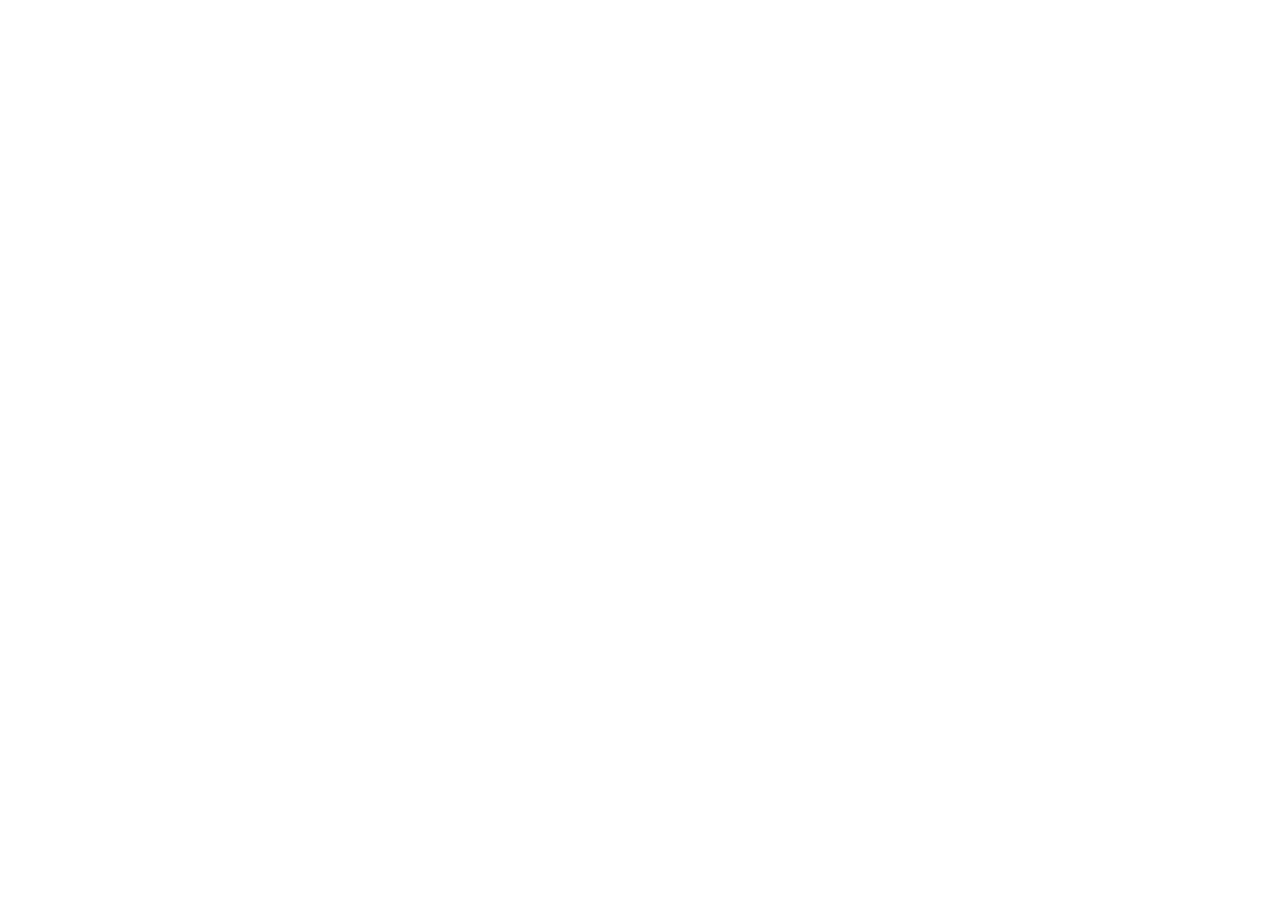
==== index.html @ 1c18c4d0 "Eerste deploy van Mijn Digitaal Kookboek" ====
<!doctype html>
<html lang="nl">
<head>
<meta charset="utf-8" />
<meta name="viewport" content="width=device-width, initial-scale=1, viewport-fit=cover, maximum-scale=1" />
<title>Mijn Digitaal Kookboek</title>
<meta name="description" content="Jouw persoonlijke digitale kookboek. Bewaar oma's recepten, genereer nieuwe met AI en deel met je familie." />
<meta name="theme-color" content="#0a1530" />
<meta name="apple-mobile-web-app-capable" content="yes" />
<meta name="mobile-web-app-capable" content="yes" />
<meta name="apple-mobile-web-app-status-bar-style" content="black-translucent" />
<meta name="apple-mobile-web-app-title" content="Mijn Kookboek" />
<link rel="apple-touch-icon" href="data:image/svg+xml;utf8,<svg xmlns='http://www.w3.org/2000/svg' viewBox='0 0 180 180'><rect width='180' height='180' rx='40' fill='%230a1530'/><text x='50%25' y='62%25' font-family='-apple-system,sans-serif' font-size='110' font-weight='700' text-anchor='middle' fill='white'>K</text></svg>" />

<link rel="preconnect" href="https://fonts.googleapis.com" />
<link rel="preconnect" href="https://fonts.gstatic.com" crossorigin />
<link href="https://fonts.googleapis.com/css2?family=Inter:wght@400;500;600;700&display=swap" rel="stylesheet" />

<link rel="stylesheet" href="styles/tokens.css" />
<link rel="stylesheet" href="styles/base.css" />
<link rel="stylesheet" href="styles/components.css" />
</head>
<body>

<div id="app"></div>

<script type="module" src="js/main.js"></script>
</body>
</html>
---- styles/tokens.css ----
/* Design tokens, gebaseerd op Notion design system */
:root {
  /* Brand kleuren */
  --primary: #5645d4;
  --primary-pressed: #4534b3;
  --primary-deep: #3a2a99;
  --on-primary: #ffffff;
  --brand-navy: #0a1530;
  --brand-navy-deep: #070f24;
  --brand-navy-mid: #1a2a52;
  --link-blue: #0075de;
  --brand-orange: #dd5b00;
  --brand-orange-deep: #793400;
  --brand-pink: #ff64c8;
  --brand-purple: #7b3ff2;
  --brand-purple-800: #391c57;
  --brand-teal: #2a9d99;
  --brand-green: #1aae39;
  --brand-yellow: #f5d75e;

  /* Pastel tinten voor feature kaarten */
  --card-tint-peach: #ffe8d4;
  --card-tint-rose: #fde0ec;
  --card-tint-mint: #d9f3e1;
  --card-tint-lavender: #e6e0f5;
  --card-tint-sky: #dcecfa;
  --card-tint-yellow: #fef7d6;
  --card-tint-yellow-bold: #f9e79f;
  --card-tint-cream: #f8f5e8;

  /* Oppervlakken */
  --canvas: #ffffff;
  --surface: #f6f5f4;
  --surface-soft: #fafaf9;
  --hairline: #e5e3df;
  --hairline-soft: #ede9e4;
  --hairline-strong: #c8c4be;

  /* Tekst */
  --ink-deep: #000000;
  --ink: #1a1a1a;
  --charcoal: #37352f;
  --slate: #5d5b54;
  --steel: #787671;
  --stone: #a4a097;
  --muted: #bbb8b1;
  --on-dark: #ffffff;
  --on-dark-muted: #a4a097;

  /* Semantisch */
  --success: #1aae39;
  --warning: #dd5b00;
  --error: #e03131;

  /* Border radius */
  --r-xs: 4px;
  --r-sm: 6px;
  --r-md: 8px;
  --r-lg: 12px;
  --r-xl: 16px;
  --r-xxl: 20px;
  --r-xxxl: 24px;
  --r-full: 9999px;

  /* Spacing */
  --s-xxs: 4px;
  --s-xs: 8px;
  --s-sm: 12px;
  --s-md: 16px;
  --s-lg: 20px;
  --s-xl: 24px;
  --s-xxl: 32px;
  --s-xxxl: 40px;
  --s-section-sm: 48px;
  --s-section: 64px;
  --s-section-lg: 96px;
  --s-hero: 120px;

  /* Typography */
  --font: "Inter", -apple-system, system-ui, "Segoe UI", Helvetica, sans-serif;

  /* Schaduwen */
  --shadow-1: rgba(15, 15, 15, 0.04) 0px 1px 2px 0px;
  --shadow-2: rgba(15, 15, 15, 0.08) 0px 4px 12px 0px;
  --shadow-3: rgba(15, 15, 15, 0.20) 0px 24px 48px -8px;
  --shadow-4: rgba(15, 15, 15, 0.16) 0px 16px 48px -8px;
}
---- styles/base.css ----
/* Basis styling, reset en typography */

* { box-sizing: border-box; -webkit-tap-highlight-color: transparent; }
html, body { margin: 0; padding: 0; overscroll-behavior-y: contain; }
body {
  font-family: var(--font);
  font-size: 16px;
  line-height: 1.55;
  color: var(--ink);
  background: var(--canvas);
  -webkit-font-smoothing: antialiased;
  -webkit-text-size-adjust: 100%;
  padding-bottom: env(safe-area-inset-bottom);
}
button { font-family: inherit; cursor: pointer; touch-action: manipulation; }
input, textarea, select { font-family: inherit; font-size: 16px; }
a { color: var(--link-blue); text-decoration: none; }
a:hover { text-decoration: underline; }

h1, h2, h3, h4, h5, h6 { margin: 0; }
p { margin: 0; }

.container { max-width: 1280px; margin: 0 auto; padding: 0 var(--s-xxl); }
.view { display: none; }
.view.active { display: block; }
.hidden { display: none !important; }

.row { display: flex; gap: var(--s-sm); align-items: center; flex-wrap: wrap; }
.row.between { justify-content: space-between; }
.stack { display: flex; flex-direction: column; gap: var(--s-md); }
.stack.lg { gap: var(--s-lg); }
.stack.xl { gap: var(--s-xl); }
.muted-text { color: var(--steel); font-size: 14px; }
.text-center { text-align: center; }

/* Loading spinner */
.spinner {
  width: 18px; height: 18px;
  border: 2px solid currentColor;
  border-right-color: transparent;
  border-radius: 50%;
  animation: spin 0.8s linear infinite;
  display: inline-block;
}
@keyframes spin { to { transform: rotate(360deg); } }

@media (max-width: 768px) {
  .container { padding: 0 var(--s-md); }
}
---- styles/components.css ----
/* Componenten styling voor Mijn Digitaal Kookboek v2 */

/* ===== Promo banner ===== */
.promo {
  background: var(--surface);
  color: var(--ink);
  text-align: center;
  padding: 10px 16px;
  font-size: 14px; font-weight: 500;
  border-bottom: 1px solid var(--hairline);
}
.promo strong { color: var(--primary); }

/* ===== Buttons ===== */
.btn {
  display: inline-flex; align-items: center; justify-content: center; gap: 6px;
  border: 0; padding: 10px 18px; border-radius: var(--r-md);
  font-size: 14px; font-weight: 500; line-height: 1.3;
  transition: background 120ms ease, color 120ms ease, border-color 120ms ease;
  text-decoration: none;
}
.btn-primary { background: var(--primary); color: var(--on-primary); }
.btn-primary:hover { background: var(--primary-pressed); }
.btn-primary:disabled { background: var(--hairline); color: var(--muted); cursor: not-allowed; }
.btn-dark { background: var(--ink-deep); color: var(--on-dark); }
.btn-dark:hover { background: #222; }
.btn-secondary { background: transparent; color: var(--ink); border: 1px solid var(--hairline-strong); }
.btn-secondary:hover { background: var(--surface); }
.btn-ghost { background: transparent; color: var(--ink); padding: 8px 12px; border-radius: var(--r-sm); }
.btn-ghost:hover { background: var(--surface); }
.btn-link { background: transparent; color: var(--link-blue); padding: 0; font-weight: 500; }
.btn-link:hover { text-decoration: underline; }
.btn-danger { background: transparent; color: var(--error); border: 1px solid var(--hairline-strong); }
.btn-danger:hover { background: #fef2f2; }
.btn-full { width: 100%; }
.btn-lg { padding: 14px 22px; font-size: 16px; min-height: 52px; }

/* ===== Cards ===== */
.card-base {
  background: var(--canvas);
  border-radius: var(--r-lg);
  padding: var(--s-xl);
  border: 1px solid var(--hairline);
}
.card-feature {
  background: var(--canvas);
  border-radius: var(--r-lg);
  padding: var(--s-xxl);
  border: 1px solid var(--hairline);
}
.card-auth {
  background: var(--canvas);
  border-radius: var(--r-xl);
  padding: var(--s-xxl);
  border: 1px solid var(--hairline);
  box-shadow: var(--shadow-2);
  max-width: 440px;
  width: 100%;
}
.tint-yellow-bold { background: var(--card-tint-yellow-bold); border: 0; color: var(--charcoal); }
.tint-mint { background: var(--card-tint-mint); border: 0; color: var(--charcoal); }
.tint-cream { background: var(--card-tint-cream); border: 0; color: var(--charcoal); }
.tint-peach { background: var(--card-tint-peach); border: 0; color: var(--charcoal); }
.tint-lavender { background: var(--card-tint-lavender); border: 0; color: var(--charcoal); }
.tint-sky { background: var(--card-tint-sky); border: 0; color: var(--charcoal); }

/* ===== Forms ===== */
.form-grid { display: grid; gap: var(--s-lg); }
.field { display: flex; flex-direction: column; gap: var(--s-xs); }
.field-row { display: grid; gap: var(--s-md); grid-template-columns: 1fr 1fr; }
label { font-size: 14px; font-weight: 500; color: var(--charcoal); }
.hint { font-size: 13px; color: var(--steel); margin-top: 2px; }
input[type="text"], input[type="email"], input[type="number"], input[type="password"], textarea, select {
  background: var(--canvas); color: var(--ink);
  border: 1px solid var(--hairline-strong);
  border-radius: var(--r-md);
  padding: 12px 16px;
  font-size: 16px; line-height: 1.55;
  width: 100%;
  transition: border-color 120ms ease;
}
input:focus, textarea:focus, select:focus {
  outline: none; border: 2px solid var(--primary); padding: 11px 15px;
}
textarea { min-height: 96px; resize: vertical; font-family: var(--font); }
.form-actions { display: flex; gap: var(--s-sm); margin-top: var(--s-md); flex-wrap: wrap; }

/* ===== Top nav ===== */
.topnav {
  position: sticky; top: 0; z-index: 50;
  background: var(--canvas);
  border-bottom: 1px solid var(--hairline);
  height: 64px;
  display: flex; align-items: center;
  padding: 0 var(--s-xxl);
  gap: var(--s-xl);
}
.brand {
  display: flex; align-items: center; gap: var(--s-xs);
  font-weight: 600; font-size: 18px; color: var(--ink);
  cursor: pointer; user-select: none;
}
.brand-mark {
  width: 32px; height: 32px;
  background: var(--brand-navy);
  color: var(--on-dark);
  border-radius: var(--r-md);
  display: flex; align-items: center; justify-content: center;
  font-weight: 700; font-size: 16px;
}
.nav-links { display: flex; gap: var(--s-sm); margin-left: var(--s-xl); flex: 1; }
.nav-link {
  background: transparent; border: 0;
  padding: 8px 12px;
  font-size: 14px; font-weight: 500; color: var(--charcoal);
  border-radius: var(--r-sm);
  cursor: pointer;
}
.nav-link:hover { background: var(--surface); }
.nav-link.active { color: var(--ink-deep); font-weight: 600; }
.nav-right { display: flex; gap: var(--s-sm); align-items: center; }
.credit-pill {
  display: inline-flex; align-items: center; gap: 6px;
  background: var(--card-tint-yellow-bold);
  color: var(--brand-orange-deep);
  padding: 6px 12px; border-radius: var(--r-full);
  font-size: 13px; font-weight: 600;
}

/* ===== Bottom nav (mobile only) ===== */
.bottom-nav {
  display: none;
  position: fixed; bottom: 0; left: 0; right: 0;
  background: var(--canvas);
  border-top: 1px solid var(--hairline);
  z-index: 60;
  padding: 8px 0 calc(8px + env(safe-area-inset-bottom));
  grid-template-columns: repeat(4, 1fr);
  box-shadow: 0 -4px 12px rgba(15, 15, 15, 0.04);
}
.bottom-nav button {
  background: transparent; border: 0;
  display: flex; flex-direction: column; align-items: center; gap: 4px;
  padding: 8px 4px;
  color: var(--steel);
  font-size: 11px; font-weight: 500;
  min-height: 56px;
  cursor: pointer;
}
.bottom-nav button.active { color: var(--primary); }
.bottom-nav button .icon { width: 26px; height: 26px; display: flex; align-items: center; justify-content: center; }
.bottom-nav button.center { color: var(--primary); }
.bottom-nav button.center .icon {
  background: var(--primary); color: var(--on-primary);
  border-radius: var(--r-full);
  width: 44px; height: 44px;
  margin-top: -8px;
  box-shadow: 0 4px 12px rgba(86, 69, 212, 0.3);
}

/* ===== Hero ===== */
.hero {
  background: var(--brand-navy);
  color: var(--on-dark);
  padding: var(--s-hero) var(--s-xxl);
  position: relative;
  overflow: hidden;
}
.hero-inner { max-width: 880px; margin: 0 auto; text-align: center; position: relative; z-index: 1; }
.hero h1 {
  font-size: 64px; font-weight: 600; line-height: 1.05; letter-spacing: -2px;
  margin: 0 0 var(--s-lg);
}
.hero .subtitle {
  font-size: 18px; line-height: 1.5; color: var(--on-dark-muted);
  margin: 0 0 var(--s-xxl);
}
.hero-buttons { display: flex; gap: var(--s-sm); justify-content: center; flex-wrap: wrap; }
.hero-dots { position: absolute; inset: 0; pointer-events: none; }
.dot {
  position: absolute; width: 14px; height: 14px; border-radius: var(--r-full);
  box-shadow: var(--shadow-2);
}
.dot.d1 { top: 12%; left: 8%; background: var(--brand-pink); }
.dot.d2 { top: 22%; left: 18%; background: var(--brand-yellow); width: 10px; height: 10px; }
.dot.d3 { top: 70%; left: 6%; background: var(--brand-orange); }
.dot.d4 { top: 80%; left: 22%; background: var(--brand-teal); width: 12px; height: 12px; }
.dot.d5 { top: 18%; right: 12%; background: var(--brand-green); }
.dot.d6 { top: 30%; right: 6%; background: var(--brand-purple); width: 10px; height: 10px; }
.dot.d7 { top: 75%; right: 10%; background: var(--brand-pink); }
.dot.d8 { top: 85%; right: 22%; background: var(--brand-yellow); width: 16px; height: 16px; }
.dot.d9 { top: 50%; left: 4%; background: var(--brand-purple); width: 8px; height: 8px; }
.dot.d10 { top: 55%; right: 4%; background: var(--brand-teal); width: 8px; height: 8px; }

/* ===== Section block + page head ===== */
section.block { padding: var(--s-section-lg) 0; }
section.block.compact { padding: var(--s-section) 0; }
.page-head {
  padding: var(--s-section-sm) 0 var(--s-xl);
  display: flex; justify-content: space-between; align-items: flex-end; gap: var(--s-xl);
  flex-wrap: wrap;
}
.page-head h1 {
  font-size: 48px; font-weight: 600; line-height: 1.15; letter-spacing: -0.5px;
  margin: 0 0 var(--s-xs);
}
.page-head p { color: var(--slate); margin: 0; font-size: 16px; }

/* ===== Search ===== */
.search-row { display: flex; gap: var(--s-sm); margin-bottom: var(--s-lg); flex-wrap: wrap; }
.search-input {
  flex: 1; min-width: 240px;
  background: var(--surface);
  border: 1px solid var(--hairline);
  border-radius: var(--r-md);
  padding: 10px 16px;
  height: 44px;
  font-size: 16px;
  color: var(--ink);
}
.search-input:focus { outline: none; border: 2px solid var(--primary); padding: 9px 15px; }

/* ===== Recipe grid ===== */
.recipe-grid { display: grid; grid-template-columns: repeat(3, 1fr); gap: var(--s-xl); }
.recipe-card {
  background: var(--canvas);
  border: 1px solid var(--hairline);
  border-radius: var(--r-lg);
  overflow: hidden;
  cursor: pointer;
  transition: transform 150ms ease, box-shadow 150ms ease;
  display: flex; flex-direction: column;
}
.recipe-card:hover { transform: translateY(-2px); box-shadow: var(--shadow-2); }
.recipe-image {
  aspect-ratio: 4 / 3;
  background: var(--surface);
  background-size: cover; background-position: center;
  display: flex; align-items: center; justify-content: center;
  color: var(--steel); font-size: 14px;
}
.recipe-image.placeholder { background: var(--card-tint-cream); color: var(--charcoal); }
.recipe-body { padding: var(--s-lg); display: flex; flex-direction: column; gap: var(--s-xs); flex: 1; }
.recipe-title { font-size: 18px; font-weight: 600; color: var(--ink); margin: 0; line-height: 1.4; }
.recipe-meta { display: flex; gap: var(--s-sm); font-size: 13px; color: var(--steel); }
.recipe-tags { display: flex; gap: 6px; margin-top: var(--s-xs); flex-wrap: wrap; }
.tag-chip { font-size: 12px; font-weight: 600; padding: 2px 8px; border-radius: var(--r-sm); }
.tag-purple { background: var(--card-tint-lavender); color: var(--brand-purple-800); }
.tag-orange { background: var(--card-tint-peach); color: var(--brand-orange-deep); }
.tag-green { background: var(--card-tint-mint); color: var(--brand-green); }
.tag-sky { background: var(--card-tint-sky); color: var(--brand-navy-mid); }

/* ===== Badges ===== */
.badge {
  display: inline-flex; align-items: center; gap: 4px;
  font-size: 13px; font-weight: 600; line-height: 1.4;
  padding: 4px 10px; border-radius: var(--r-full);
}
.badge-purple { background: var(--primary); color: var(--on-primary); }
.badge-pink { background: var(--brand-pink); color: var(--on-primary); }
.badge-orange { background: var(--brand-orange); color: var(--on-primary); }
.badge-stylist {
  background: var(--card-tint-mint);
  color: var(--brand-green);
}

/* ===== Visuele hiërarchie op recept kaart ===== */
.card-style-line {
  display: flex; align-items: center; gap: 6px;
  margin-top: 6px;
  color: var(--brand-purple-800);
  font-size: 13px; font-weight: 600;
}
.card-style-icon {
  display: inline-flex; align-items: center; justify-content: center;
  opacity: 0.7;
}
.card-style-text { line-height: 1.3; }

.card-meta-line {
  margin-top: 6px;
  font-size: 13px; color: var(--steel);
}

.card-diet-row {
  display: flex; flex-wrap: wrap; gap: 4px;
  margin-top: 8px;
}
.card-diet-badge {
  font-size: 11px; font-weight: 600;
  padding: 2px 8px; border-radius: var(--r-full);
  display: inline-flex; align-items: center; gap: 3px;
}

.card-tags-subtle {
  display: flex; flex-wrap: wrap; gap: 8px;
  margin-top: 6px;
  font-size: 11px; color: var(--stone);
}
.card-tags-subtle span::before { content: "#"; opacity: 0.5; }

/* ===== Tint colors voor dieet badges en stylist ===== */
.tint-rose { background: var(--card-tint-rose); color: var(--brand-pink-deep); }

/* ===== Detail dieet badges ===== */
.diet-badge {
  display: inline-flex; align-items: center; gap: 4px;
  font-size: 13px; font-weight: 600;
  padding: 4px 10px; border-radius: var(--r-full);
}

/* ===== Add formulier dieet grid ===== */
.diet-grid {
  display: grid; grid-template-columns: repeat(3, 1fr);
  gap: 8px;
}
@media (max-width: 768px) {
  .diet-grid { grid-template-columns: repeat(2, 1fr); }
}
.diet-option {
  display: flex; align-items: center; gap: 8px;
  padding: 8px 12px;
  border: 1px solid var(--hairline);
  border-radius: var(--r-md);
  font-size: 14px;
  cursor: pointer;
  transition: border-color 120ms, background 120ms;
}
.diet-option:hover { border-color: var(--primary); background: var(--surface); }
.diet-option input { width: 18px; height: 18px; accent-color: var(--primary); cursor: pointer; }
.diet-option:has(input:checked) {
  border-color: var(--primary);
  background: var(--card-tint-lavender);
}

/* ===== Filter chips (actieve filters) ===== */
.active-filters {
  display: flex; flex-wrap: wrap; gap: 6px;
  margin-bottom: var(--s-md);
  align-items: center;
}
.filter-chip {
  display: inline-flex; align-items: center; gap: 4px;
  background: var(--surface);
  border: 1px solid var(--hairline);
  padding: 4px 10px;
  border-radius: var(--r-full);
  font-size: 13px;
}
.filter-chip button {
  background: transparent; border: 0; cursor: pointer;
  color: var(--steel); font-size: 16px; line-height: 1; padding: 0 0 0 4px;
}
.filter-chip button:hover { color: var(--error); }

/* ===== Meer filters drawer ===== */
.filters-drawer {
  background: var(--surface);
  border-radius: var(--r-lg);
  padding: var(--s-lg);
  margin-bottom: var(--s-lg);
}
.filters-section { margin-bottom: var(--s-lg); }
.filters-section h4 {
  font-size: 14px; font-weight: 600;
  color: var(--steel);
  text-transform: uppercase; letter-spacing: 0.5px;
  margin: 0 0 var(--s-sm);
}

/* ===== Empty state ===== */
.empty-state {
  padding: var(--s-section) var(--s-xxl);
  text-align: center;
  background: var(--surface);
  border-radius: var(--r-lg);
}
.empty-state h3 { font-size: 28px; font-weight: 600; margin: 0 0 var(--s-xs); }
.empty-state p { color: var(--slate); margin: 0 0 var(--s-lg); max-width: 540px; margin-inline: auto; }

/* ===== Upload zone ===== */
.upload-zone {
  border: 2px dashed var(--hairline-strong);
  border-radius: var(--r-lg);
  padding: var(--s-section-sm);
  text-align: center;
  background: var(--surface-soft);
  cursor: pointer;
  transition: border-color 120ms ease, background 120ms ease;
}
.upload-zone:hover { border-color: var(--primary); background: var(--surface); }
.upload-zone.dragover { border-color: var(--primary); background: var(--card-tint-lavender); }
.upload-zone h4 { margin: var(--s-sm) 0 var(--s-xs); font-size: 18px; font-weight: 600; }
.upload-zone p { color: var(--slate); margin: 0; font-size: 14px; }
.upload-preview { max-width: 100%; max-height: 280px; border-radius: var(--r-md); margin-top: var(--s-md); }

/* ===== Recipe detail ===== */
.recipe-detail { display: grid; grid-template-columns: 1fr 1fr; gap: var(--s-xxxl); padding: var(--s-section-sm) 0; }
.recipe-detail .photo {
  aspect-ratio: 4 / 3;
  background: var(--card-tint-cream);
  border-radius: var(--r-lg);
  background-size: cover; background-position: center;
  display: flex; align-items: center; justify-content: center;
  color: var(--steel);
}
.recipe-detail h1 {
  font-size: 48px; font-weight: 600; line-height: 1.15; letter-spacing: -0.5px;
  margin: 0 0 var(--s-sm);
}
.recipe-meta-row { display: flex; gap: var(--s-md); flex-wrap: wrap; margin-bottom: var(--s-lg); color: var(--slate); font-size: 14px; }
.meta-pill {
  display: inline-flex; align-items: center; gap: 6px;
  background: var(--surface); border-radius: var(--r-md);
  padding: 6px 12px; font-size: 14px;
}
.ingredients ul, .instructions ol { padding-left: 22px; margin: 0; }
.ingredients li { padding: 4px 0; font-size: 16px; }
.instructions li { padding: 8px 0; font-size: 16px; line-height: 1.6; }
.recipe-section h2 { font-size: 22px; font-weight: 600; margin: var(--s-xl) 0 var(--s-sm); }
.scaler {
  display: inline-flex; align-items: center; gap: var(--s-xs);
  background: var(--surface); border-radius: var(--r-md);
  padding: 6px 8px;
}
.scaler button {
  width: 28px; height: 28px; border-radius: var(--r-sm);
  background: var(--canvas); border: 1px solid var(--hairline-strong);
  font-size: 14px; font-weight: 600; color: var(--ink);
  cursor: pointer;
}
.scaler .servings { padding: 0 var(--s-xs); min-width: 32px; text-align: center; font-weight: 600; }

/* ===== Nutrition grid ===== */
.nutrition-grid {
  display: grid; grid-template-columns: repeat(5, 1fr); gap: var(--s-xs); margin: var(--s-xs) 0;
}
.nutri {
  background: var(--surface);
  border-radius: var(--r-md);
  padding: var(--s-md) var(--s-xs);
  display: flex; flex-direction: column; align-items: center; gap: 2px;
  text-align: center;
}
.nutri-val { font-size: 18px; font-weight: 600; color: var(--ink); }
.nutri-label { font-size: 12px; color: var(--steel); }

/* ===== Shopping list ===== */
.shop-group {
  background: var(--canvas);
  border: 1px solid var(--hairline);
  border-radius: var(--r-lg);
  padding: var(--s-lg);
  margin-bottom: var(--s-md);
}
.shop-group h3 {
  font-size: 14px; font-weight: 600; color: var(--steel);
  text-transform: uppercase; letter-spacing: 0.5px;
  margin: 0 0 var(--s-sm);
}
.shop-item {
  display: flex; align-items: center; gap: var(--s-sm);
  padding: 10px 0;
  border-bottom: 1px solid var(--hairline-soft);
}
.shop-item:last-child { border-bottom: 0; }
.shop-item input[type="checkbox"] { width: 22px; height: 22px; accent-color: var(--primary); cursor: pointer; }
.shop-item .label { flex: 1; font-size: 16px; }
.shop-item.done .label { text-decoration: line-through; color: var(--steel); }
.shop-item .remove {
  background: transparent; border: 0; color: var(--steel);
  padding: 4px; cursor: pointer; border-radius: var(--r-sm);
}
.shop-item .remove:hover { background: var(--surface); color: var(--error); }

/* ===== Toast ===== */
.toast-stack {
  position: fixed; bottom: var(--s-xl); right: var(--s-xl);
  z-index: 200; display: flex; flex-direction: column; gap: var(--s-xs);
}
.toast {
  background: var(--ink-deep); color: var(--on-dark);
  padding: 12px 16px; border-radius: var(--r-md);
  font-size: 14px; box-shadow: var(--shadow-3);
  max-width: 400px;
  display: flex; align-items: center; gap: 12px;
  line-height: 1.4;
}
.toast.error { background: var(--error); }
.toast.success { background: var(--success); }
.toast .toast-text { flex: 1; }
.toast-action {
  background: rgba(255,255,255,0.22); color: var(--on-dark);
  border: 0; padding: 6px 12px; border-radius: var(--r-sm);
  font-size: 13px; font-weight: 600; cursor: pointer; white-space: nowrap;
}

/* ===== Modal ===== */
.modal-backdrop {
  position: fixed; inset: 0; background: rgba(10, 21, 48, 0.5);
  z-index: 100; display: none; align-items: center; justify-content: center;
  padding: var(--s-lg);
}
.modal-backdrop.open { display: flex; }
.modal {
  background: var(--canvas); border-radius: var(--r-lg);
  padding: var(--s-xxl);
  max-width: 540px; width: 100%;
  box-shadow: var(--shadow-4);
}
.modal h2 { font-size: 22px; margin: 0 0 var(--s-sm); }
.modal p { color: var(--slate); margin: 0 0 var(--s-lg); }
.modal-actions { display: flex; gap: var(--s-sm); justify-content: flex-end; flex-wrap: wrap; }

/* ===== Onboarding ===== */
.onboarding-progress {
  display: flex;
  align-items: center;
  justify-content: center;
  gap: var(--s-xs);
  margin-bottom: var(--s-xl);
}
.onboarding-progress .step {
  width: 32px; height: 32px;
  border-radius: var(--r-full);
  background: var(--hairline);
  color: var(--steel);
  display: flex; align-items: center; justify-content: center;
  font-weight: 600; font-size: 14px;
  transition: background 200ms ease, color 200ms ease;
}
.onboarding-progress .step.active {
  background: var(--primary);
  color: var(--on-primary);
}
.onboarding-progress .step-line {
  flex: 0 0 40px;
  height: 2px;
  background: var(--hairline);
  transition: background 200ms ease;
}
.onboarding-progress .step-line.active { background: var(--primary); }

.onboarding-choice {
  background: var(--canvas);
  border: 1px solid var(--hairline-strong);
  border-radius: var(--r-lg);
  padding: var(--s-lg);
  text-align: left;
  cursor: pointer;
  font-family: inherit;
  transition: border-color 120ms ease, transform 120ms ease;
  display: flex; flex-direction: column; gap: var(--s-xs);
}
.onboarding-choice:hover {
  border-color: var(--primary);
  transform: translateY(-1px);
}
.onboarding-choice strong {
  font-size: 16px; font-weight: 600; color: var(--ink);
}
.onboarding-choice span {
  font-size: 14px; color: var(--slate); line-height: 1.5;
}

/* ===== Credits view ===== */
.credits-explainer {
  background: var(--surface);
  border-radius: var(--r-lg);
  padding: var(--s-lg);
  margin-bottom: var(--s-lg);
}
.credits-explainer h3 { font-size: 16px; margin: 0 0 12px; }
.credits-explainer ul { margin: 0; padding-left: 22px; color: var(--slate); }
.credits-explainer li { padding: 2px 0; }

.credits-grid {
  display: grid; grid-template-columns: repeat(3, 1fr);
  gap: var(--s-lg);
}
@media (max-width: 1023px) {
  .credits-grid { grid-template-columns: 1fr; max-width: 480px; margin: 0 auto; }
}
.credit-package {
  background: var(--canvas);
  border: 1px solid var(--hairline);
  border-radius: var(--r-lg);
  padding: var(--s-xxl);
  display: flex; flex-direction: column;
  text-align: center;
}
.credit-package.featured {
  border: 2px solid var(--primary);
  background: var(--surface-soft);
  transform: scale(1.02);
}
.credit-package h3 { font-size: 22px; margin: 0 0 16px; }
.credit-amount {
  margin: var(--s-md) 0;
}
.credit-number {
  font-size: 56px; font-weight: 700;
  color: var(--ink);
  display: block; line-height: 1;
}
.credit-label {
  font-size: 14px; color: var(--steel);
}
.credit-price {
  margin: var(--s-lg) 0 var(--s-xl);
}
.price-euro {
  font-size: 28px; font-weight: 600;
  color: var(--ink);
  display: block;
}
.price-per {
  font-size: 13px; color: var(--steel);
}
.credit-package .btn { margin-top: auto; }

/* Credit pill is now clickable button */
button.credit-pill {
  border: 0; cursor: pointer; font-family: inherit;
}
button.credit-pill:hover { background: var(--card-tint-yellow); }

/* ===== Share modal ===== */
.share-modal { max-width: 540px; }
.share-url-row {
  display: flex; gap: 8px;
  background: var(--surface);
  padding: 8px;
  border-radius: var(--r-md);
  border: 1px solid var(--hairline);
}
.share-url-row input {
  flex: 1;
  border: 0; background: transparent;
  font-size: 14px; color: var(--ink);
  padding: 8px 12px;
  min-height: auto;
}
.share-url-row input:focus { outline: none; padding: 8px 12px; border: 0; }
.share-actions {
  display: flex; gap: 8px;
  margin-top: 16px;
  flex-wrap: wrap;
}
.share-actions .btn { flex: 1; min-width: 140px; }

/* ===== Share screen (publieke leesweergave) ===== */
.share-screen {
  min-height: 100vh;
  background: var(--canvas);
}
.share-banner {
  background: var(--card-tint-lavender);
  border-radius: var(--r-lg);
  padding: var(--s-lg);
  margin-bottom: var(--s-xl);
  text-align: center;
}
.share-banner p { margin: 0; color: var(--brand-purple-800); font-size: 15px; }

/* ===== Auth screen ===== */
.auth-screen {
  min-height: 100vh;
  display: flex; align-items: center; justify-content: center;
  padding: var(--s-lg);
  background: var(--surface);
}
.auth-card { max-width: 440px; width: 100%; }
.auth-header { text-align: center; margin-bottom: var(--s-xxl); }
.auth-header .brand-mark {
  width: 56px; height: 56px; font-size: 28px;
  margin: 0 auto var(--s-md);
  border-radius: var(--r-lg);
}
.auth-header h1 { font-size: 28px; font-weight: 600; letter-spacing: -0.5px; margin: 0 0 var(--s-xs); }
.auth-header p { color: var(--slate); font-size: 15px; }
.auth-switch { text-align: center; margin-top: var(--s-lg); font-size: 14px; color: var(--slate); }
.auth-switch button {
  background: none; border: 0;
  color: var(--primary); font-weight: 600;
  cursor: pointer; padding: 0; font-size: inherit;
}
.auth-switch button:hover { text-decoration: underline; }

/* ===== Pill tabs ===== */
.pill-tabs { display: flex; gap: var(--s-xs); margin-bottom: var(--s-xxl); flex-wrap: wrap; }
.pill-tab {
  background: transparent;
  color: var(--steel);
  font-size: 14px; font-weight: 500;
  border-radius: var(--r-full);
  border: 1px solid var(--hairline);
  padding: 8px 16px;
  cursor: pointer;
}
.pill-tab:hover { background: var(--surface); }
.pill-tab.active { background: var(--ink-deep); color: var(--on-dark); border-color: var(--ink-deep); }

/* ===== Chat ===== */
.chat {
  border: 1px solid var(--hairline);
  border-radius: var(--r-lg);
  display: flex; flex-direction: column;
  min-height: 280px;
  max-height: 70vh;
  background: var(--canvas);
}
.chat-messages {
  flex: 1; overflow-y: auto;
  padding: var(--s-lg);
  display: flex; flex-direction: column; gap: var(--s-md);
  justify-content: flex-end;
}
.chat-msg {
  max-width: 80%;
  padding: 10px 14px;
  border-radius: var(--r-lg);
  font-size: 15px; line-height: 1.5;
  white-space: pre-wrap;
}
.chat-msg.user { background: var(--ink-deep); color: var(--on-dark); align-self: flex-end; }
.chat-msg.assistant { background: var(--surface); color: var(--ink); align-self: flex-start; }
.chat-input-row { display: flex; gap: var(--s-xs); padding: var(--s-md); border-top: 1px solid var(--hairline); }
.chat-input-row input { flex: 1; }

/* ===== Stat helpers ===== */
.row { display: flex; gap: var(--s-sm); align-items: center; flex-wrap: wrap; }
.row.between { justify-content: space-between; }
.stack { display: flex; flex-direction: column; gap: var(--s-md); }
.stack.lg { gap: var(--s-lg); }
.stack.xl { gap: var(--s-xl); }

/* ===== Spinner ===== */
.spinner {
  width: 18px; height: 18px;
  border: 2px solid currentColor;
  border-right-color: transparent;
  border-radius: 50%;
  animation: spin 0.8s linear infinite;
  display: inline-block;
}
@keyframes spin { to { transform: rotate(360deg); } }

/* ===== Responsive ===== */
@media (max-width: 1023px) {
  .recipe-grid { grid-template-columns: repeat(2, 1fr); }
  .recipe-detail { grid-template-columns: 1fr; gap: var(--s-xl); }
  .nav-links { display: none; }
}

@media (max-width: 768px) {
  body { padding-bottom: calc(80px + env(safe-area-inset-bottom)); }
  .bottom-nav { display: grid; }
  .promo { padding: 8px 12px; font-size: 13px; }
  .topnav { padding: 0 var(--s-md); height: 56px; gap: var(--s-sm); }
  .topnav .nav-right .btn-primary { display: none; }
  .topnav .credit-pill { font-size: 12px; padding: 5px 10px; }
  .container { padding: 0 var(--s-md); }
  .recipe-grid { grid-template-columns: 1fr; gap: var(--s-md); }
  .recipe-image { aspect-ratio: 16 / 10; }
  .hero { padding: var(--s-xxxl) var(--s-md) var(--s-xxl); }
  .hero h1 { font-size: 36px; letter-spacing: -1px; line-height: 1.1; }
  .hero .subtitle { font-size: 16px; margin-bottom: var(--s-lg); }
  .hero-buttons { flex-direction: column; align-items: stretch; }
  section.block { padding: var(--s-xl) 0 var(--s-section-sm); }
  .page-head { padding: var(--s-lg) 0 var(--s-md); flex-direction: column; align-items: stretch; }
  .page-head h1 { font-size: 28px; line-height: 1.2; }
  .page-head .btn-ghost { display: none; }
  .recipe-detail .recipe-detail-back { display: none; }
  .field-row { grid-template-columns: 1fr; gap: var(--s-sm); }
  .form-actions { flex-direction: column; }
  .form-actions .btn { width: 100%; }
  .btn { padding: 14px 18px; font-size: 15px; min-height: 48px; }
  .btn-ghost { padding: 10px 14px; min-height: auto; }
  input, textarea, select { padding: 14px 16px; min-height: 48px; }
  .recipe-detail h1 { font-size: 28px; line-height: 1.2; }
  .nutrition-grid { grid-template-columns: repeat(3, 1fr); }
  .nutri-val { font-size: 16px; }
  .empty-state { padding: var(--s-xl) var(--s-md); }
  .empty-state h3 { font-size: 22px; }
  .upload-zone { padding: var(--s-xxl) var(--s-md); }
  .upload-zone h4 { font-size: 16px; }
  .toast-stack { bottom: calc(80px + env(safe-area-inset-bottom)); right: var(--s-md); left: var(--s-md); }
  .toast { max-width: none; }
  .modal { padding: var(--s-xl); }
  .modal-actions { flex-direction: column-reverse; }
  .modal-actions .btn { width: 100%; }
}

@media (max-width: 480px) {
  .hero h1 { font-size: 30px; }
  .page-head h1 { font-size: 24px; }
}
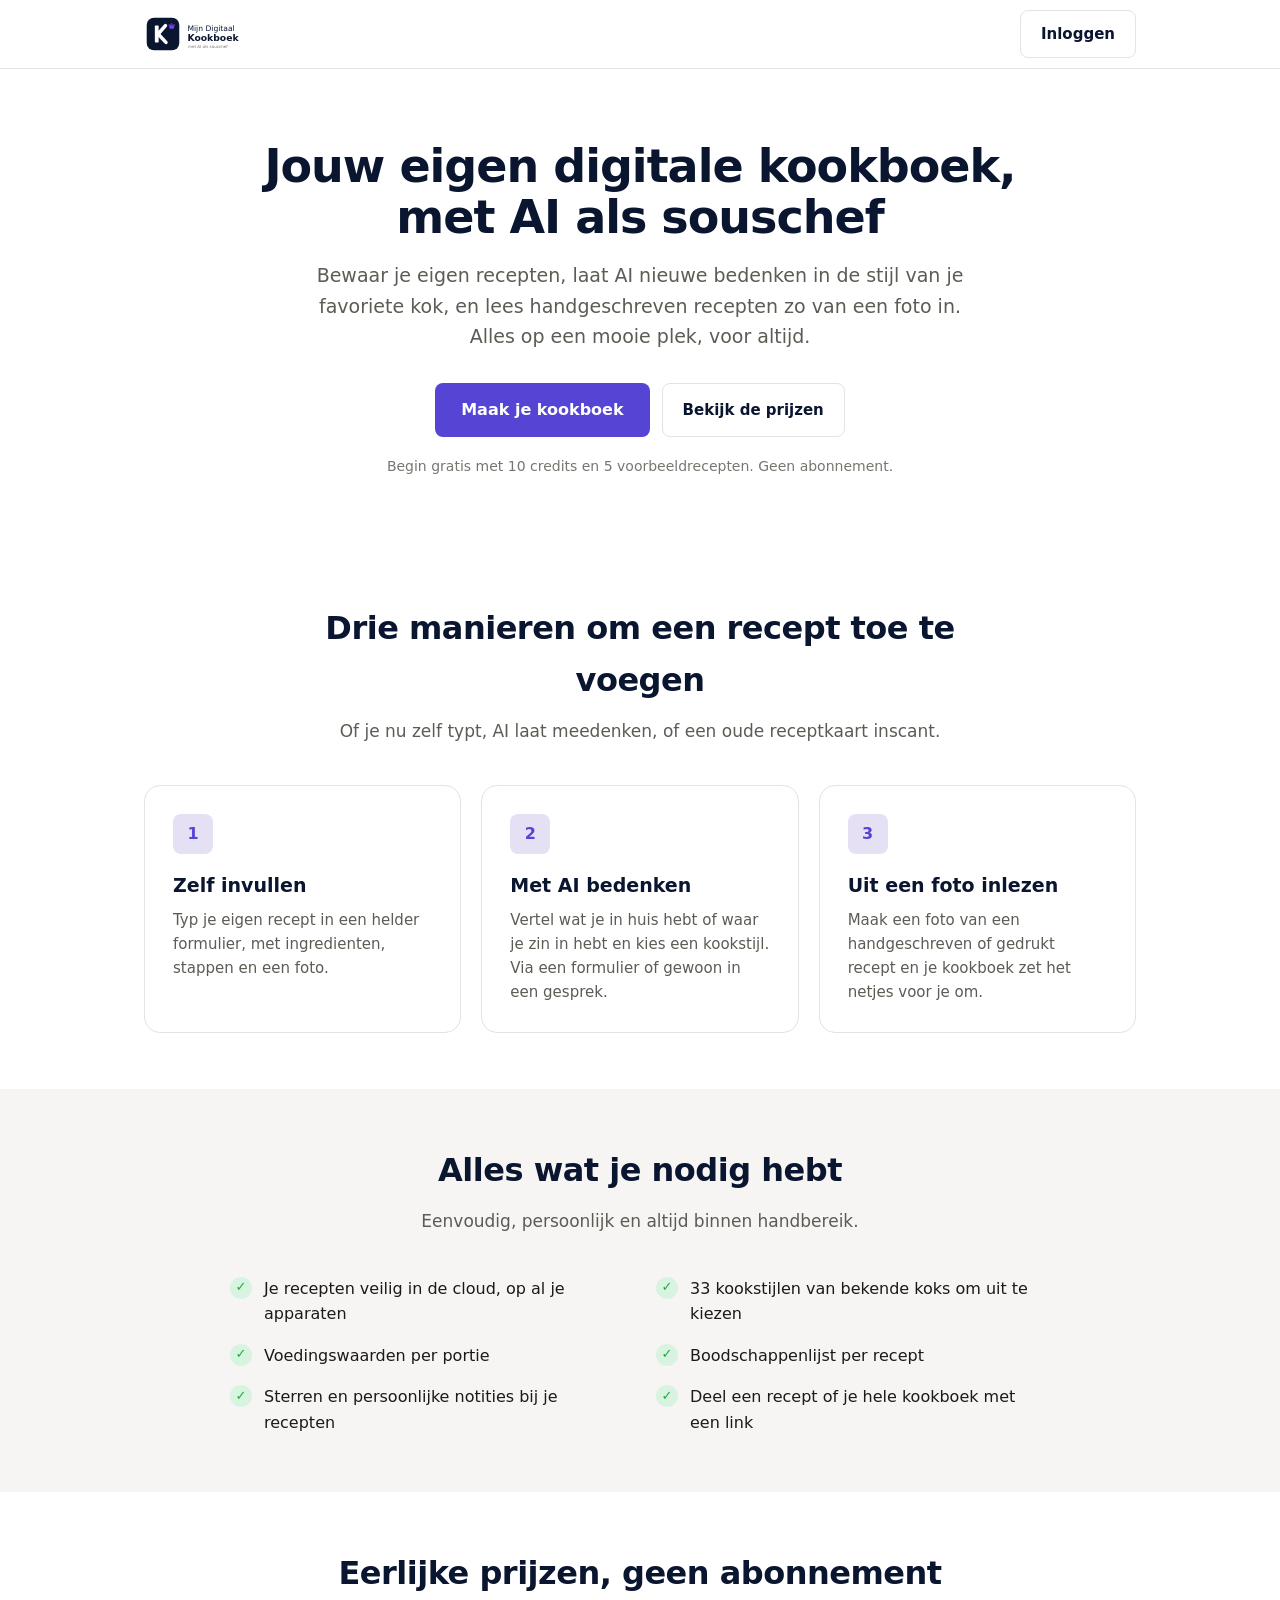
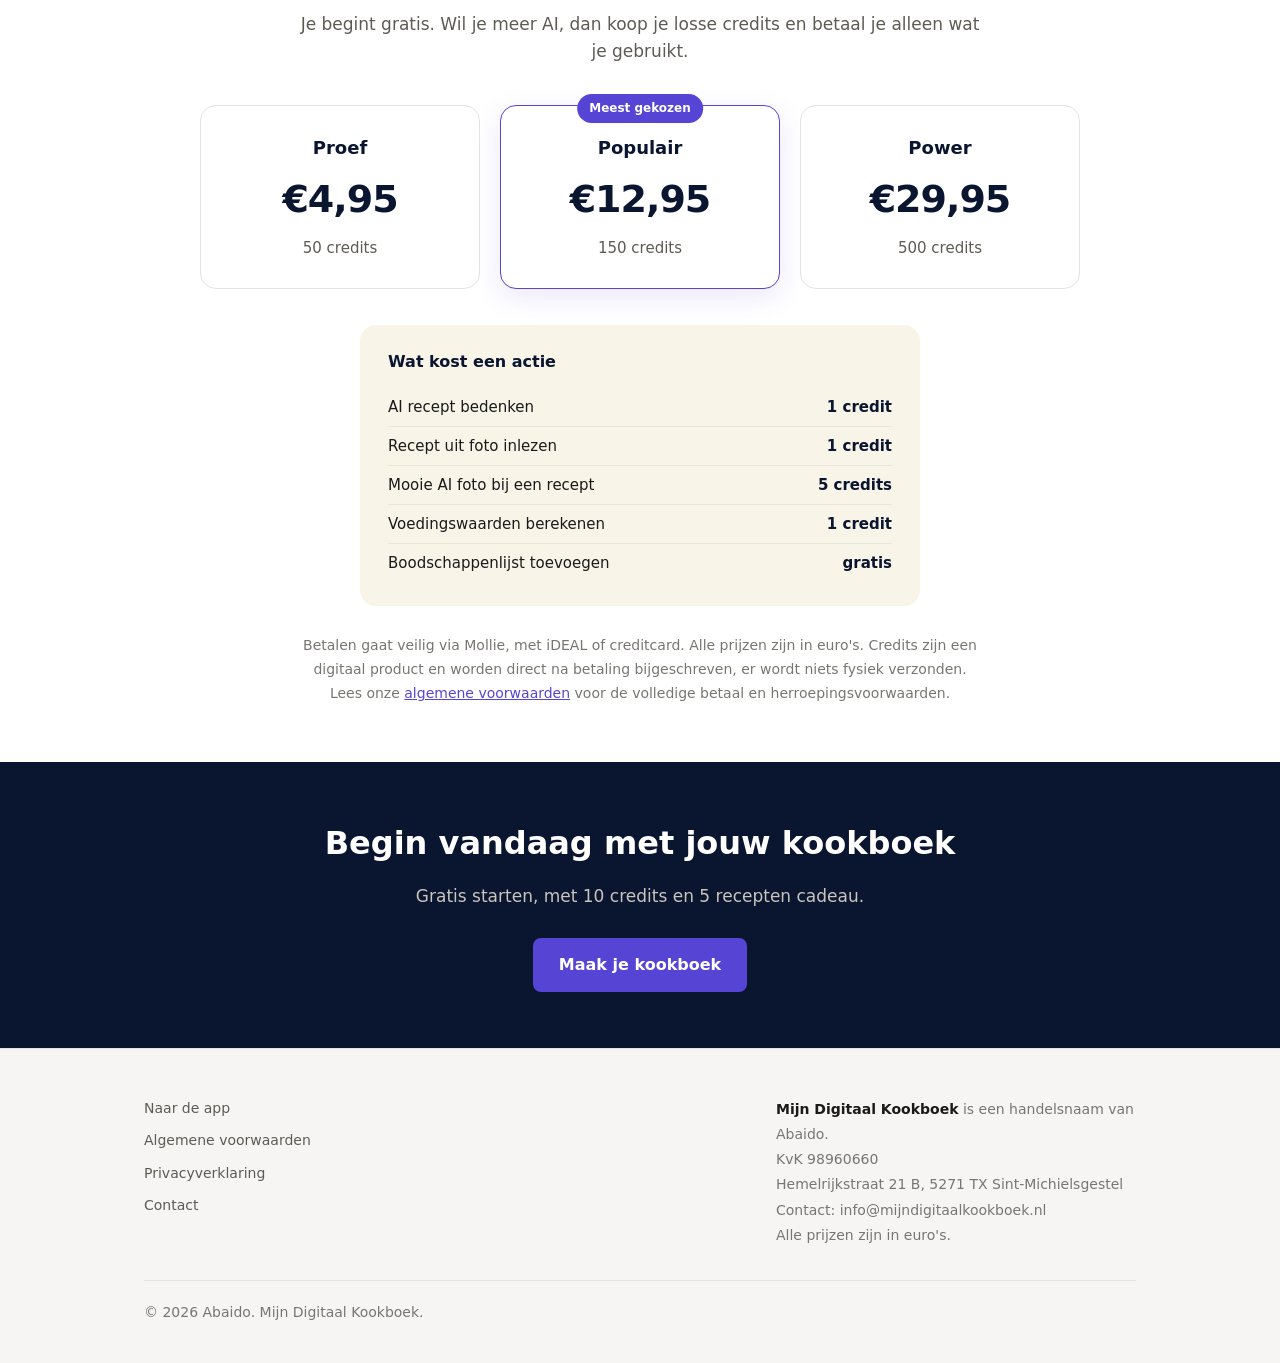
==== commit 3b8d434b: "Publieke voorpagina, logo overal, app naar app.html" ====
--- a/index.html
+++ b/index.html
@@ -2,28 +2,241 @@
 <html lang="nl">
 <head>
 <meta charset="utf-8" />
-<meta name="viewport" content="width=device-width, initial-scale=1, viewport-fit=cover, maximum-scale=1" />
-<title>Mijn Digitaal Kookboek</title>
-<meta name="description" content="Jouw persoonlijke digitale kookboek. Bewaar oma's recepten, genereer nieuwe met AI en deel met je familie." />
+<meta name="viewport" content="width=device-width, initial-scale=1, viewport-fit=cover" />
+<title>Mijn Digitaal Kookboek, jouw eigen kookboek met AI als souschef</title>
+<meta name="description" content="Bewaar je eigen recepten, laat AI nieuwe bedenken in de stijl van je favoriete kok, en lees handgeschreven recepten zo van een foto in. Alles op een mooie plek, voor altijd." />
 <meta name="theme-color" content="#0a1530" />
-<meta name="apple-mobile-web-app-capable" content="yes" />
-<meta name="mobile-web-app-capable" content="yes" />
-<meta name="apple-mobile-web-app-status-bar-style" content="black-translucent" />
-<meta name="apple-mobile-web-app-title" content="Mijn Kookboek" />
-<link rel="apple-touch-icon" href="data:image/svg+xml;utf8,<svg xmlns='http://www.w3.org/2000/svg' viewBox='0 0 180 180'><rect width='180' height='180' rx='40' fill='%230a1530'/><text x='50%25' y='62%25' font-family='-apple-system,sans-serif' font-size='110' font-weight='700' text-anchor='middle' fill='white'>K</text></svg>" />
-
+<link rel="icon" type="image/svg+xml" href="assets/favicon.svg" />
+<link rel="icon" type="image/png" sizes="32x32" href="assets/favicon-32.png" />
+<link rel="icon" type="image/png" sizes="16x16" href="assets/favicon-16.png" />
+<link rel="apple-touch-icon" href="assets/apple-touch-icon.png" />
 <link rel="preconnect" href="https://fonts.googleapis.com" />
 <link rel="preconnect" href="https://fonts.gstatic.com" crossorigin />
 <link href="https://fonts.googleapis.com/css2?family=Inter:wght@400;500;600;700&display=swap" rel="stylesheet" />
-
-<link rel="stylesheet" href="styles/tokens.css" />
-<link rel="stylesheet" href="styles/base.css" />
-<link rel="stylesheet" href="styles/components.css" />
+<script>
+(function(){
+  var h = location.hash || "", s = location.search || "";
+  if (/access_token=|refresh_token=|type=(recovery|signup|magiclink|invite|email_change)|error=|error_code=/.test(h) || /[?&](share|code|payment)=/.test(s)) {
+    location.replace("app.html" + s + h);
+  }
+})();
+</script>
+<style>
+  :root{
+    --navy:#0a1530; --primary:#5645d4; --primary-pressed:#4534b3; --purple:#7b3ff2;
+    --ink:#1a1a1a; --slate:#5d5b54; --steel:#787671; --surface:#f6f5f4; --hairline:#e5e3df;
+    --cream:#f8f5e8; --mint:#d9f3e1; --lavender:#e6e0f5; --yellow:#f9e79f;
+    --r-md:8px; --r-lg:12px; --r-xl:16px; --r-xxl:20px;
+  }
+  *{box-sizing:border-box}
+  body{margin:0;font-family:"Inter",-apple-system,system-ui,"Segoe UI",Helvetica,sans-serif;color:var(--ink);line-height:1.6;background:#fff;-webkit-font-smoothing:antialiased}
+  a{color:var(--primary)}
+  .wrap{max-width:1040px;margin:0 auto;padding:0 24px}
+  .btn{display:inline-flex;align-items:center;justify-content:center;gap:8px;border:0;cursor:pointer;font-size:16px;font-weight:600;text-decoration:none;border-radius:var(--r-md);padding:14px 26px;transition:background 120ms ease}
+  .btn-primary{background:var(--primary);color:#fff}
+  .btn-primary:hover{background:var(--primary-pressed)}
+  .btn-ghost{background:transparent;color:var(--navy);border:1px solid var(--hairline);padding:11px 20px;font-size:15px}
+  .btn-ghost:hover{background:var(--surface)}
+
+  header.top{position:sticky;top:0;z-index:10;background:rgba(255,255,255,.92);backdrop-filter:blur(8px);border-bottom:1px solid var(--hairline)}
+  .top-inner{display:flex;align-items:center;justify-content:space-between;height:68px}
+  .top img{height:38px;width:auto;display:block}
+
+  .hero{padding:72px 0 56px;text-align:center}
+  .hero h1{font-size:46px;line-height:1.1;letter-spacing:-1px;font-weight:700;margin:0 0 18px;color:var(--navy)}
+  .hero p.lead{font-size:19px;color:var(--slate);max-width:680px;margin:0 auto 32px}
+  .hero-actions{display:flex;gap:12px;justify-content:center;flex-wrap:wrap}
+  .hero-note{margin-top:18px;font-size:14px;color:var(--steel)}
+
+  section{padding:56px 0}
+  .section-head{text-align:center;max-width:680px;margin:0 auto 40px}
+  .section-head h2{font-size:32px;letter-spacing:-0.5px;font-weight:700;color:var(--navy);margin:0 0 12px}
+  .section-head p{font-size:17px;color:var(--slate);margin:0}
+
+  .grid3{display:grid;grid-template-columns:repeat(3,1fr);gap:20px}
+  .card{background:#fff;border:1px solid var(--hairline);border-radius:var(--r-xl);padding:28px}
+  .card .num{width:40px;height:40px;border-radius:var(--r-md);background:var(--lavender);color:var(--primary);display:flex;align-items:center;justify-content:center;font-weight:700;margin-bottom:16px}
+  .card h3{font-size:19px;margin:0 0 8px;color:var(--navy)}
+  .card p{margin:0;color:var(--slate);font-size:15px}
+
+  .features{background:var(--surface)}
+  .feature-list{display:grid;grid-template-columns:repeat(2,1fr);gap:16px 32px;max-width:820px;margin:0 auto}
+  .feature{display:flex;gap:12px;align-items:flex-start;font-size:16px;color:var(--ink)}
+  .feature .dot{flex:0 0 auto;width:22px;height:22px;border-radius:50%;background:var(--mint);color:#1aae39;display:flex;align-items:center;justify-content:center;font-size:13px;font-weight:700;margin-top:1px}
+
+  .price-grid{display:grid;grid-template-columns:repeat(3,1fr);gap:20px;max-width:880px;margin:0 auto}
+  .price{background:#fff;border:1px solid var(--hairline);border-radius:var(--r-xl);padding:28px;text-align:center;position:relative}
+  .price.popular{border-color:var(--primary);box-shadow:0 8px 28px rgba(86,69,212,.12)}
+  .price .tag{position:absolute;top:-12px;left:50%;transform:translateX(-50%);background:var(--primary);color:#fff;font-size:12px;font-weight:600;padding:5px 12px;border-radius:999px}
+  .price h3{font-size:18px;margin:0 0 6px;color:var(--navy)}
+  .price .amount{font-size:38px;font-weight:700;color:var(--navy);letter-spacing:-1px}
+  .price .credits{color:var(--slate);font-size:15px;margin:6px 0 0}
+
+  .costs{max-width:560px;margin:36px auto 0;background:var(--cream);border-radius:var(--r-xl);padding:24px 28px}
+  .costs h4{margin:0 0 14px;font-size:16px;color:var(--navy)}
+  .costs .row{display:flex;justify-content:space-between;padding:7px 0;font-size:15px;border-bottom:1px solid rgba(0,0,0,.06)}
+  .costs .row:last-child{border-bottom:0}
+  .costs .row span:last-child{font-weight:600;color:var(--navy)}
+  .pay-note{max-width:680px;margin:28px auto 0;text-align:center;font-size:14px;color:var(--steel);line-height:1.7}
+
+  .cta{background:var(--navy);color:#fff;text-align:center}
+  .cta h2{font-size:32px;font-weight:700;margin:0 0 14px}
+  .cta p{color:#c8c4be;font-size:17px;margin:0 0 28px}
+
+  footer{background:var(--surface);border-top:1px solid var(--hairline);padding:48px 0 40px;font-size:14px;color:var(--steel)}
+  .foot-grid{display:flex;justify-content:space-between;gap:32px;flex-wrap:wrap}
+  .foot-links a{display:block;color:var(--slate);text-decoration:none;margin-bottom:10px}
+  .foot-links a:hover{color:var(--ink)}
+  .foot-biz{max-width:360px;line-height:1.8}
+  .foot-biz strong{color:var(--ink)}
+  .foot-copy{margin-top:32px;padding-top:20px;border-top:1px solid var(--hairline);color:var(--steel)}
+
+  @media (max-width:780px){
+    .hero{padding:48px 0 36px}
+    .hero h1{font-size:34px}
+    .hero p.lead{font-size:17px}
+    section{padding:40px 0}
+    .section-head h2{font-size:26px}
+    .grid3,.price-grid{grid-template-columns:1fr}
+    .feature-list{grid-template-columns:1fr}
+    .top .btn-ghost{padding:9px 16px}
+  }
+</style>
 </head>
 <body>
 
-<div id="app"></div>
-
-<script type="module" src="js/main.js"></script>
+<header class="top">
+  <div class="wrap top-inner">
+    <img src="assets/logo-lockup.svg" alt="Mijn Digitaal Kookboek" />
+    <a class="btn btn-ghost" href="app.html">Inloggen</a>
+  </div>
+</header>
+
+<main>
+  <section class="hero">
+    <div class="wrap">
+      <h1>Jouw eigen digitale kookboek,<br>met AI als souschef</h1>
+      <p class="lead">Bewaar je eigen recepten, laat AI nieuwe bedenken in de stijl van je favoriete kok, en lees handgeschreven recepten zo van een foto in. Alles op een mooie plek, voor altijd.</p>
+      <div class="hero-actions">
+        <a class="btn btn-primary" href="app.html">Maak je kookboek</a>
+        <a class="btn btn-ghost" href="#prijzen">Bekijk de prijzen</a>
+      </div>
+      <p class="hero-note">Begin gratis met 10 credits en 5 voorbeeldrecepten. Geen abonnement.</p>
+    </div>
+  </section>
+
+  <section>
+    <div class="wrap">
+      <div class="section-head">
+        <h2>Drie manieren om een recept toe te voegen</h2>
+        <p>Of je nu zelf typt, AI laat meedenken, of een oude receptkaart inscant.</p>
+      </div>
+      <div class="grid3">
+        <div class="card">
+          <div class="num">1</div>
+          <h3>Zelf invullen</h3>
+          <p>Typ je eigen recept in een helder formulier, met ingredienten, stappen en een foto.</p>
+        </div>
+        <div class="card">
+          <div class="num">2</div>
+          <h3>Met AI bedenken</h3>
+          <p>Vertel wat je in huis hebt of waar je zin in hebt en kies een kookstijl. Via een formulier of gewoon in een gesprek.</p>
+        </div>
+        <div class="card">
+          <div class="num">3</div>
+          <h3>Uit een foto inlezen</h3>
+          <p>Maak een foto van een handgeschreven of gedrukt recept en je kookboek zet het netjes voor je om.</p>
+        </div>
+      </div>
+    </div>
+  </section>
+
+  <section class="features">
+    <div class="wrap">
+      <div class="section-head">
+        <h2>Alles wat je nodig hebt</h2>
+        <p>Eenvoudig, persoonlijk en altijd binnen handbereik.</p>
+      </div>
+      <div class="feature-list">
+        <div class="feature"><span class="dot">&check;</span><span>Je recepten veilig in de cloud, op al je apparaten</span></div>
+        <div class="feature"><span class="dot">&check;</span><span>33 kookstijlen van bekende koks om uit te kiezen</span></div>
+        <div class="feature"><span class="dot">&check;</span><span>Voedingswaarden per portie</span></div>
+        <div class="feature"><span class="dot">&check;</span><span>Boodschappenlijst per recept</span></div>
+        <div class="feature"><span class="dot">&check;</span><span>Sterren en persoonlijke notities bij je recepten</span></div>
+        <div class="feature"><span class="dot">&check;</span><span>Deel een recept of je hele kookboek met een link</span></div>
+      </div>
+    </div>
+  </section>
+
+  <section id="prijzen">
+    <div class="wrap">
+      <div class="section-head">
+        <h2>Eerlijke prijzen, geen abonnement</h2>
+        <p>Je begint gratis. Wil je meer AI, dan koop je losse credits en betaal je alleen wat je gebruikt.</p>
+      </div>
+      <div class="price-grid">
+        <div class="price">
+          <h3>Proef</h3>
+          <div class="amount">&euro;4,95</div>
+          <p class="credits">50 credits</p>
+        </div>
+        <div class="price popular">
+          <span class="tag">Meest gekozen</span>
+          <h3>Populair</h3>
+          <div class="amount">&euro;12,95</div>
+          <p class="credits">150 credits</p>
+        </div>
+        <div class="price">
+          <h3>Power</h3>
+          <div class="amount">&euro;29,95</div>
+          <p class="credits">500 credits</p>
+        </div>
+      </div>
+
+      <div class="costs">
+        <h4>Wat kost een actie</h4>
+        <div class="row"><span>AI recept bedenken</span><span>1 credit</span></div>
+        <div class="row"><span>Recept uit foto inlezen</span><span>1 credit</span></div>
+        <div class="row"><span>Mooie AI foto bij een recept</span><span>5 credits</span></div>
+        <div class="row"><span>Voedingswaarden berekenen</span><span>1 credit</span></div>
+        <div class="row"><span>Boodschappenlijst toevoegen</span><span>gratis</span></div>
+      </div>
+
+      <p class="pay-note">
+        Betalen gaat veilig via Mollie, met iDEAL of creditcard. Alle prijzen zijn in euro's. Credits zijn een digitaal product en worden direct na betaling bijgeschreven, er wordt niets fysiek verzonden. Lees onze <a href="voorwaarden.html">algemene voorwaarden</a> voor de volledige betaal en herroepingsvoorwaarden.
+      </p>
+    </div>
+  </section>
+
+  <section class="cta">
+    <div class="wrap">
+      <h2>Begin vandaag met jouw kookboek</h2>
+      <p>Gratis starten, met 10 credits en 5 recepten cadeau.</p>
+      <a class="btn btn-primary" href="app.html">Maak je kookboek</a>
+    </div>
+  </section>
+</main>
+
+<footer>
+  <div class="wrap">
+    <div class="foot-grid">
+      <div class="foot-links">
+        <a href="app.html">Naar de app</a>
+        <a href="voorwaarden.html">Algemene voorwaarden</a>
+        <a href="privacy.html">Privacyverklaring</a>
+        <a href="mailto:info@mijndigitaalkookboek.nl">Contact</a>
+      </div>
+      <div class="foot-biz">
+        <strong>Mijn Digitaal Kookboek</strong> is een handelsnaam van Abaido.<br>
+        KvK 98960660<br>
+        Hemelrijkstraat 21 B, 5271 TX Sint-Michielsgestel<br>
+        Contact: info@mijndigitaalkookboek.nl<br>
+        Alle prijzen zijn in euro's.
+      </div>
+    </div>
+    <div class="foot-copy">&copy; 2026 Abaido. Mijn Digitaal Kookboek.</div>
+  </div>
+</footer>
+
 </body>
 </html>
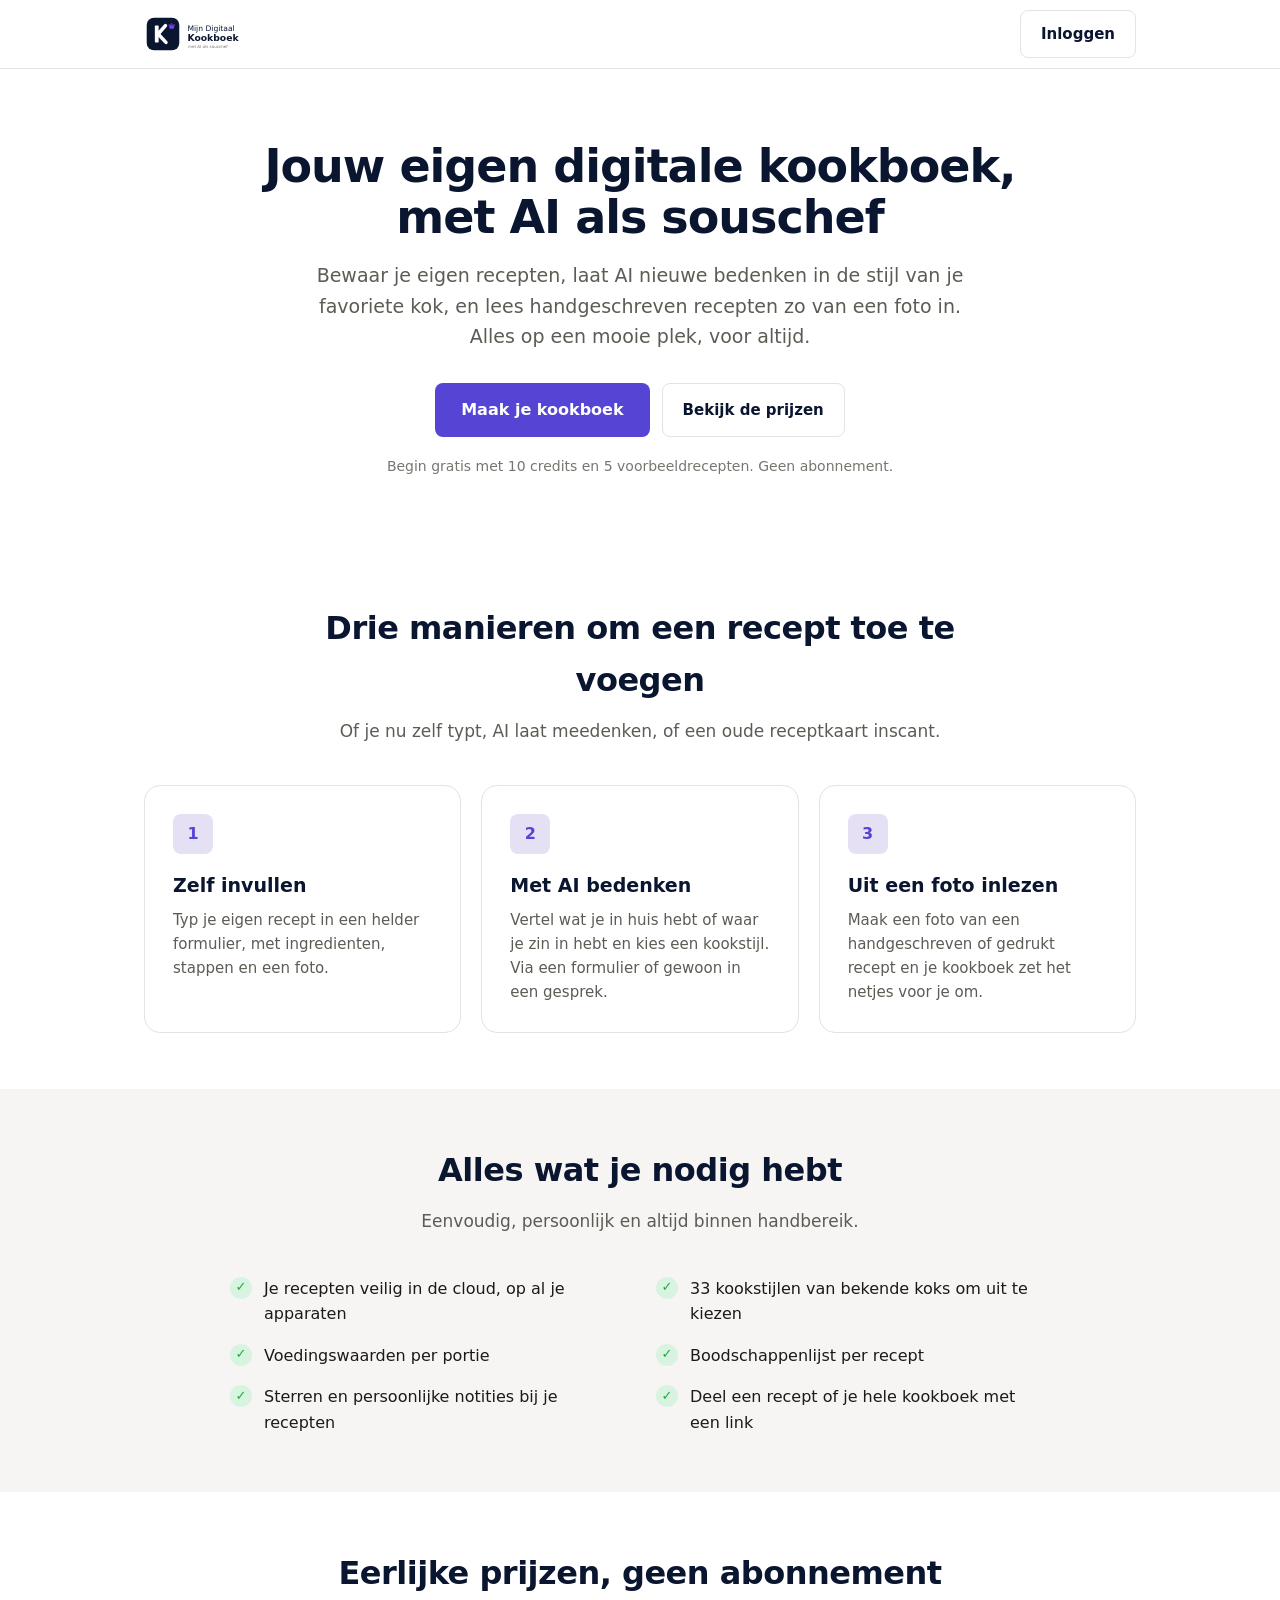
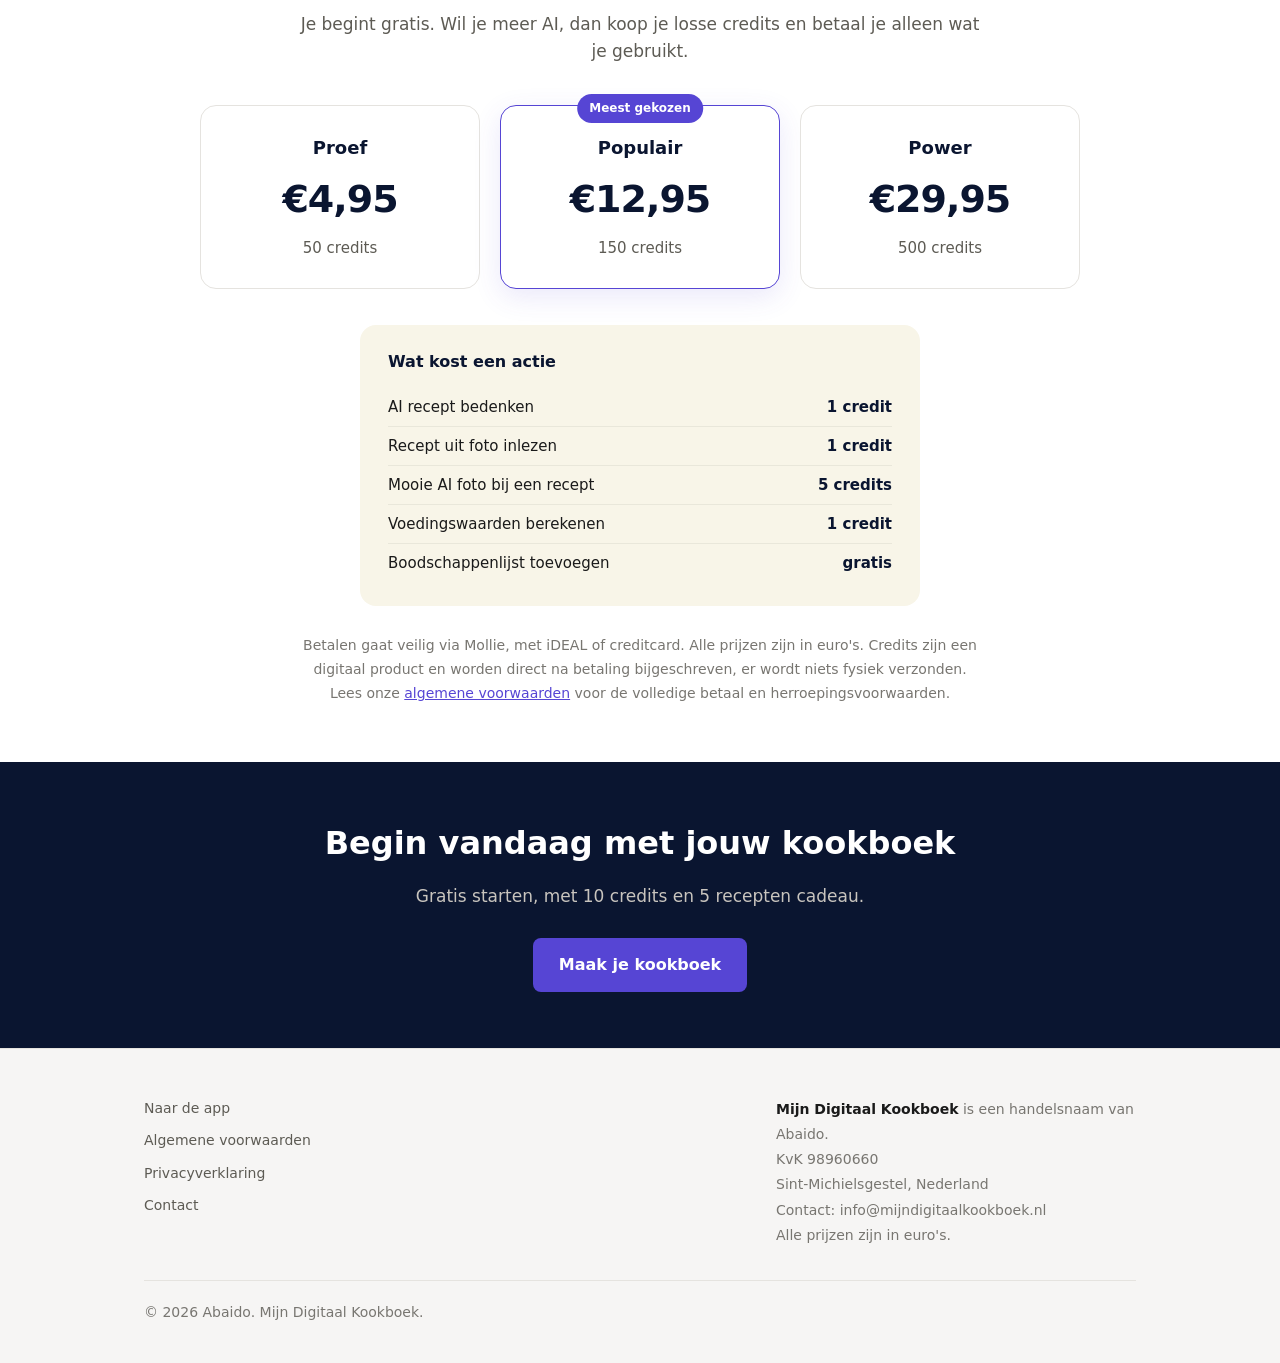
==== commit 292bdde1: "Publieke voorpagina, logo overal, app naar app.html" ====
--- a/index.html
+++ b/index.html
@@ -229,7 +229,7 @@
       <div class="foot-biz">
         <strong>Mijn Digitaal Kookboek</strong> is een handelsnaam van Abaido.<br>
         KvK 98960660<br>
-        Hemelrijkstraat 21 B, 5271 TX Sint-Michielsgestel<br>
+        Sint-Michielsgestel, Nederland<br>
         Contact: info@mijndigitaalkookboek.nl<br>
         Alle prijzen zijn in euro's.
       </div>
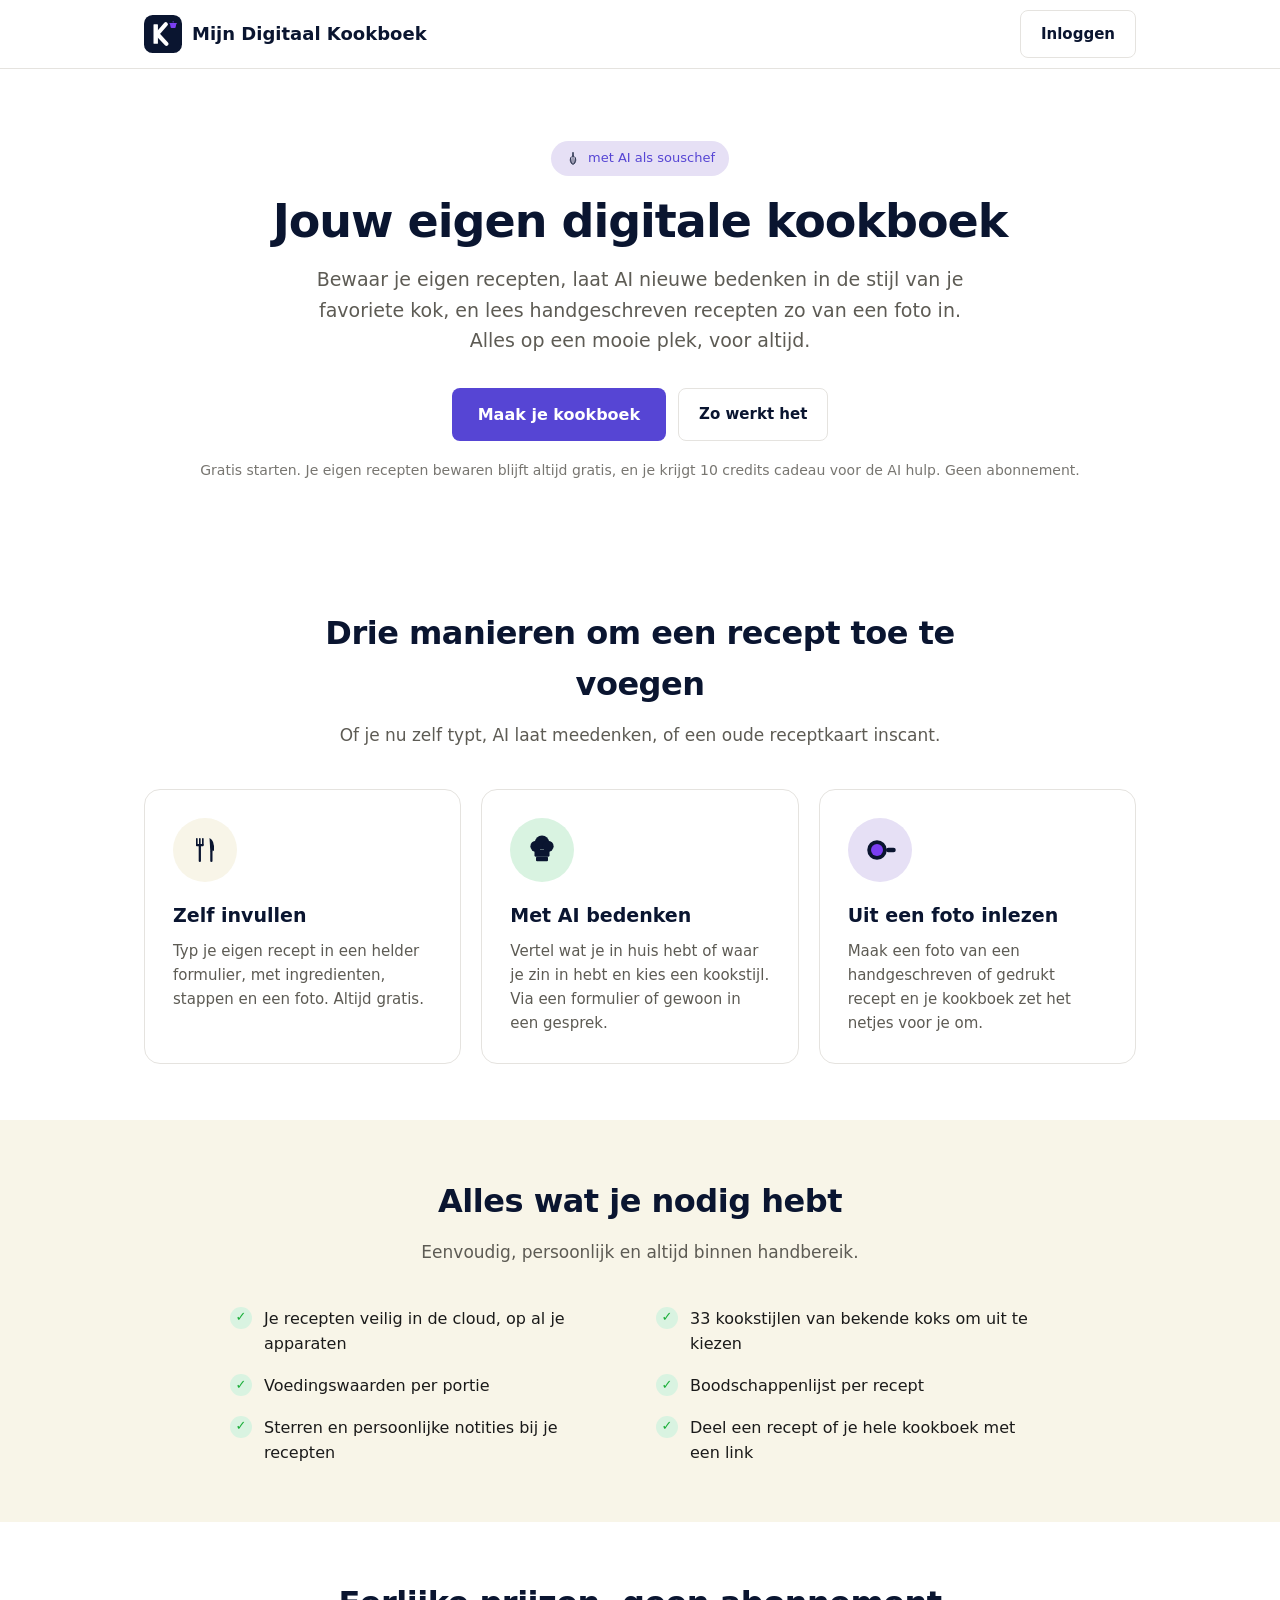
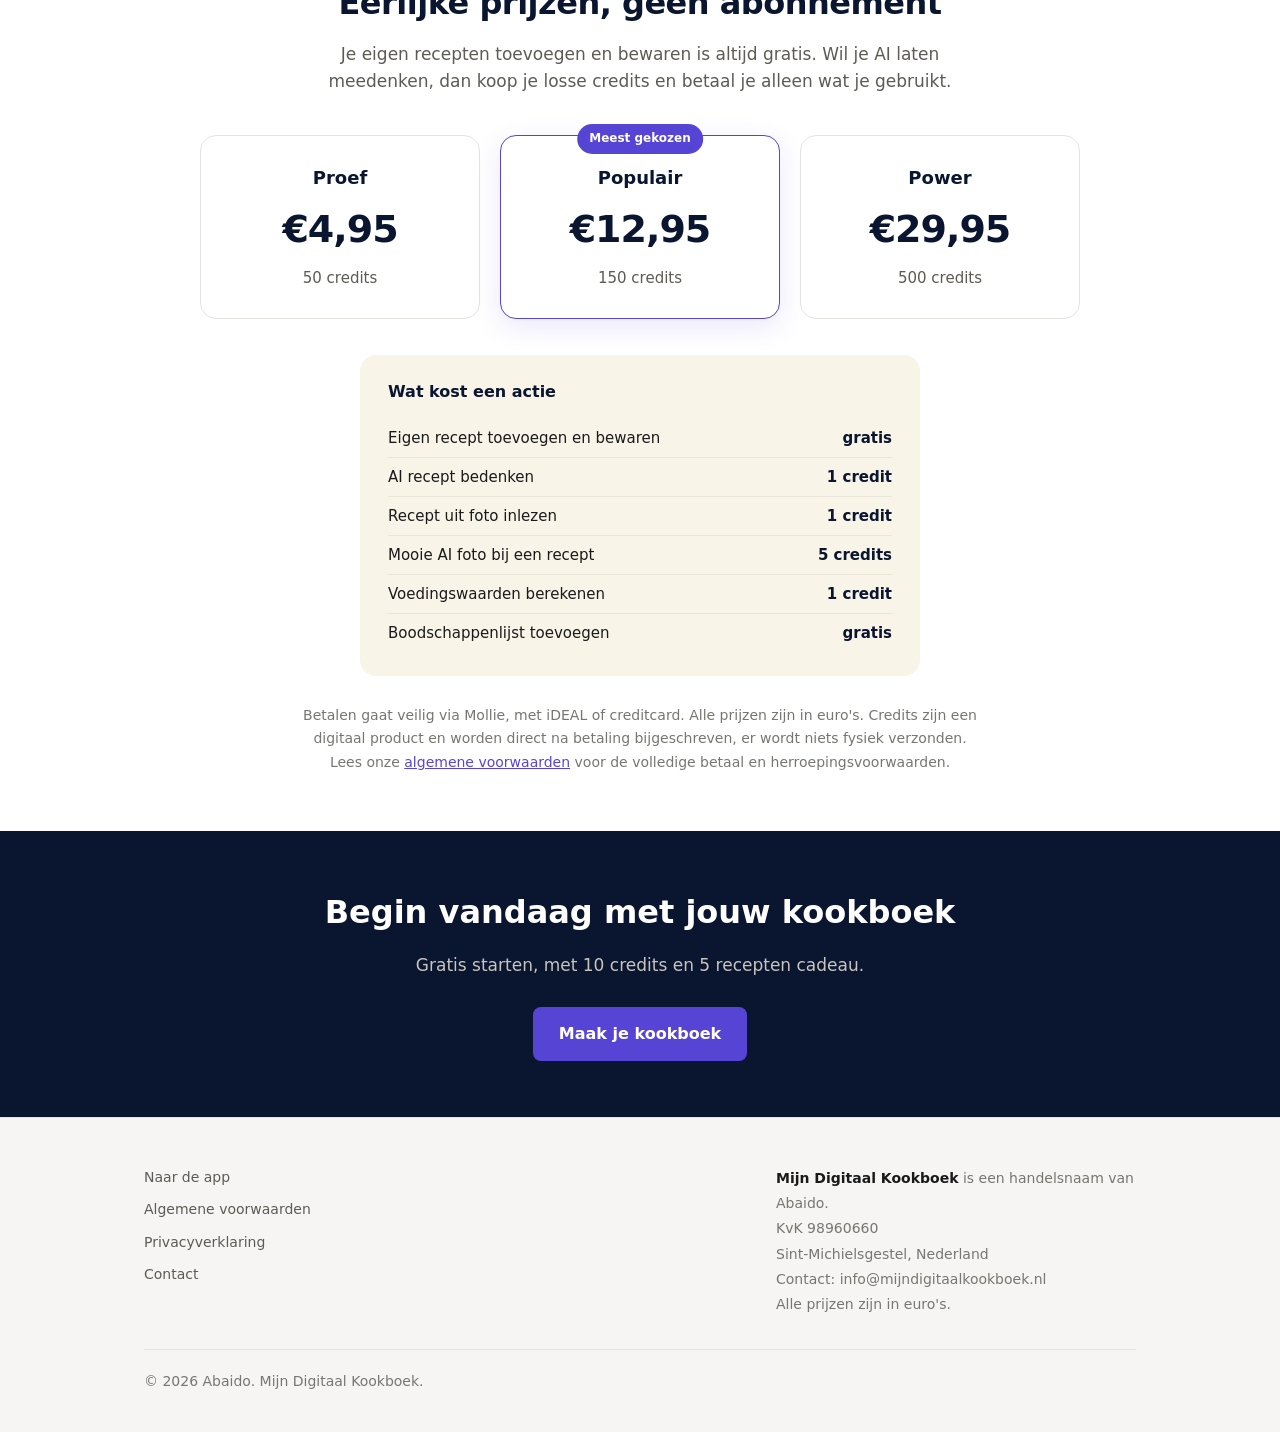
==== commit 76b5b836: "Voorpagina: garde in pill, gratis benadrukt, Zo werkt het knop" ====
--- a/index.html
+++ b/index.html
@@ -40,7 +40,14 @@
 
   header.top{position:sticky;top:0;z-index:10;background:rgba(255,255,255,.92);backdrop-filter:blur(8px);border-bottom:1px solid var(--hairline)}
   .top-inner{display:flex;align-items:center;justify-content:space-between;height:68px}
-  .top img{height:38px;width:auto;display:block}
+  .brand{display:flex;align-items:center;gap:10px;text-decoration:none}
+  .brand-icon{width:38px;height:38px;display:block}
+  .brand-name{font-size:18px;font-weight:600;color:var(--navy)}
+  .pill{display:inline-flex;align-items:center;gap:7px;background:var(--lavender);color:var(--primary);font-size:13px;font-weight:500;padding:7px 14px;border-radius:999px;margin-bottom:20px}
+  .pill img{width:16px;height:16px;display:block}
+  .card-icon{width:64px;height:64px;border-radius:50%;display:flex;align-items:center;justify-content:center;margin-bottom:18px}
+  .card-icon img{width:36px;height:36px;display:block}
+  .tint-cream{background:var(--cream)} .tint-mint{background:var(--mint)} .tint-lavender{background:var(--lavender)} .tint-peach{background:#ffe8d4} .tint-sky{background:#dcecfa}
 
   .hero{padding:72px 0 56px;text-align:center}
   .hero h1{font-size:46px;line-height:1.1;letter-spacing:-1px;font-weight:700;margin:0 0 18px;color:var(--navy)}
@@ -59,7 +66,7 @@
   .card h3{font-size:19px;margin:0 0 8px;color:var(--navy)}
   .card p{margin:0;color:var(--slate);font-size:15px}
 
-  .features{background:var(--surface)}
+  .features{background:var(--cream)}
   .feature-list{display:grid;grid-template-columns:repeat(2,1fr);gap:16px 32px;max-width:820px;margin:0 auto}
   .feature{display:flex;gap:12px;align-items:flex-start;font-size:16px;color:var(--ink)}
   .feature .dot{flex:0 0 auto;width:22px;height:22px;border-radius:50%;background:var(--mint);color:#1aae39;display:flex;align-items:center;justify-content:center;font-size:13px;font-weight:700;margin-top:1px}
@@ -107,7 +114,7 @@
 
 <header class="top">
   <div class="wrap top-inner">
-    <img src="assets/logo-lockup.svg" alt="Mijn Digitaal Kookboek" />
+    <a class="brand" href="index.html"><img class="brand-icon" src="assets/favicon.svg" alt="" /><span class="brand-name">Mijn Digitaal Kookboek</span></a>
     <a class="btn btn-ghost" href="app.html">Inloggen</a>
   </div>
 </header>
@@ -115,17 +122,18 @@
 <main>
   <section class="hero">
     <div class="wrap">
-      <h1>Jouw eigen digitale kookboek,<br>met AI als souschef</h1>
+      <span class="pill"><img src="assets/icon-garde.svg" alt="" /> met AI als souschef</span>
+      <h1>Jouw eigen digitale kookboek</h1>
       <p class="lead">Bewaar je eigen recepten, laat AI nieuwe bedenken in de stijl van je favoriete kok, en lees handgeschreven recepten zo van een foto in. Alles op een mooie plek, voor altijd.</p>
       <div class="hero-actions">
         <a class="btn btn-primary" href="app.html">Maak je kookboek</a>
-        <a class="btn btn-ghost" href="#prijzen">Bekijk de prijzen</a>
-      </div>
-      <p class="hero-note">Begin gratis met 10 credits en 5 voorbeeldrecepten. Geen abonnement.</p>
-    </div>
-  </section>
-
-  <section>
+        <a class="btn btn-ghost" href="#werkt">Zo werkt het</a>
+      </div>
+      <p class="hero-note">Gratis starten. Je eigen recepten bewaren blijft altijd gratis, en je krijgt 10 credits cadeau voor de AI hulp. Geen abonnement.</p>
+    </div>
+  </section>
+
+  <section id="werkt">
     <div class="wrap">
       <div class="section-head">
         <h2>Drie manieren om een recept toe te voegen</h2>
@@ -133,17 +141,17 @@
       </div>
       <div class="grid3">
         <div class="card">
-          <div class="num">1</div>
+          <div class="card-icon tint-cream"><img src="assets/icon-cutlery.svg" alt="" /></div>
           <h3>Zelf invullen</h3>
-          <p>Typ je eigen recept in een helder formulier, met ingredienten, stappen en een foto.</p>
+          <p>Typ je eigen recept in een helder formulier, met ingredienten, stappen en een foto. Altijd gratis.</p>
         </div>
         <div class="card">
-          <div class="num">2</div>
+          <div class="card-icon tint-mint"><img src="assets/icon-hat.svg" alt="" /></div>
           <h3>Met AI bedenken</h3>
           <p>Vertel wat je in huis hebt of waar je zin in hebt en kies een kookstijl. Via een formulier of gewoon in een gesprek.</p>
         </div>
         <div class="card">
-          <div class="num">3</div>
+          <div class="card-icon tint-lavender"><img src="assets/icon-pan.svg" alt="" /></div>
           <h3>Uit een foto inlezen</h3>
           <p>Maak een foto van een handgeschreven of gedrukt recept en je kookboek zet het netjes voor je om.</p>
         </div>
@@ -172,7 +180,7 @@
     <div class="wrap">
       <div class="section-head">
         <h2>Eerlijke prijzen, geen abonnement</h2>
-        <p>Je begint gratis. Wil je meer AI, dan koop je losse credits en betaal je alleen wat je gebruikt.</p>
+        <p>Je eigen recepten toevoegen en bewaren is altijd gratis. Wil je AI laten meedenken, dan koop je losse credits en betaal je alleen wat je gebruikt.</p>
       </div>
       <div class="price-grid">
         <div class="price">
@@ -195,6 +203,7 @@
 
       <div class="costs">
         <h4>Wat kost een actie</h4>
+        <div class="row"><span>Eigen recept toevoegen en bewaren</span><span>gratis</span></div>
         <div class="row"><span>AI recept bedenken</span><span>1 credit</span></div>
         <div class="row"><span>Recept uit foto inlezen</span><span>1 credit</span></div>
         <div class="row"><span>Mooie AI foto bij een recept</span><span>5 credits</span></div>
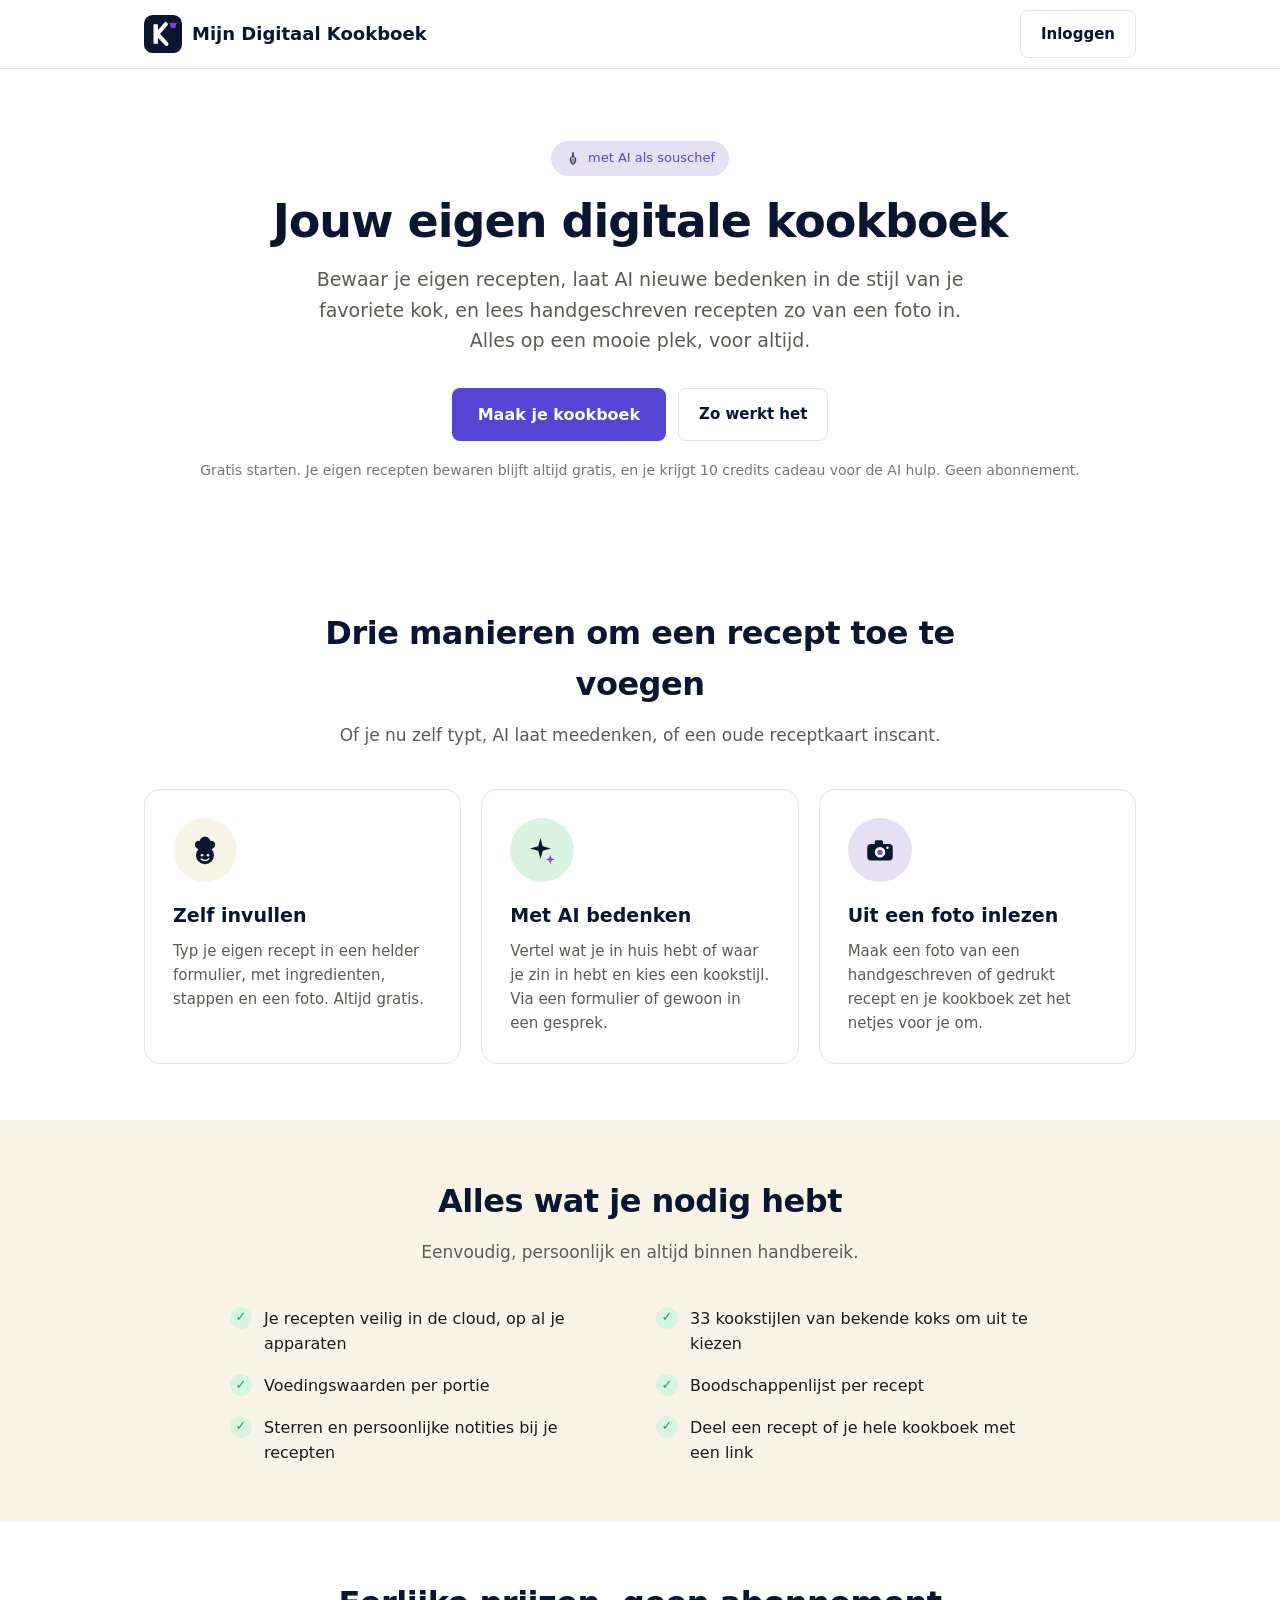
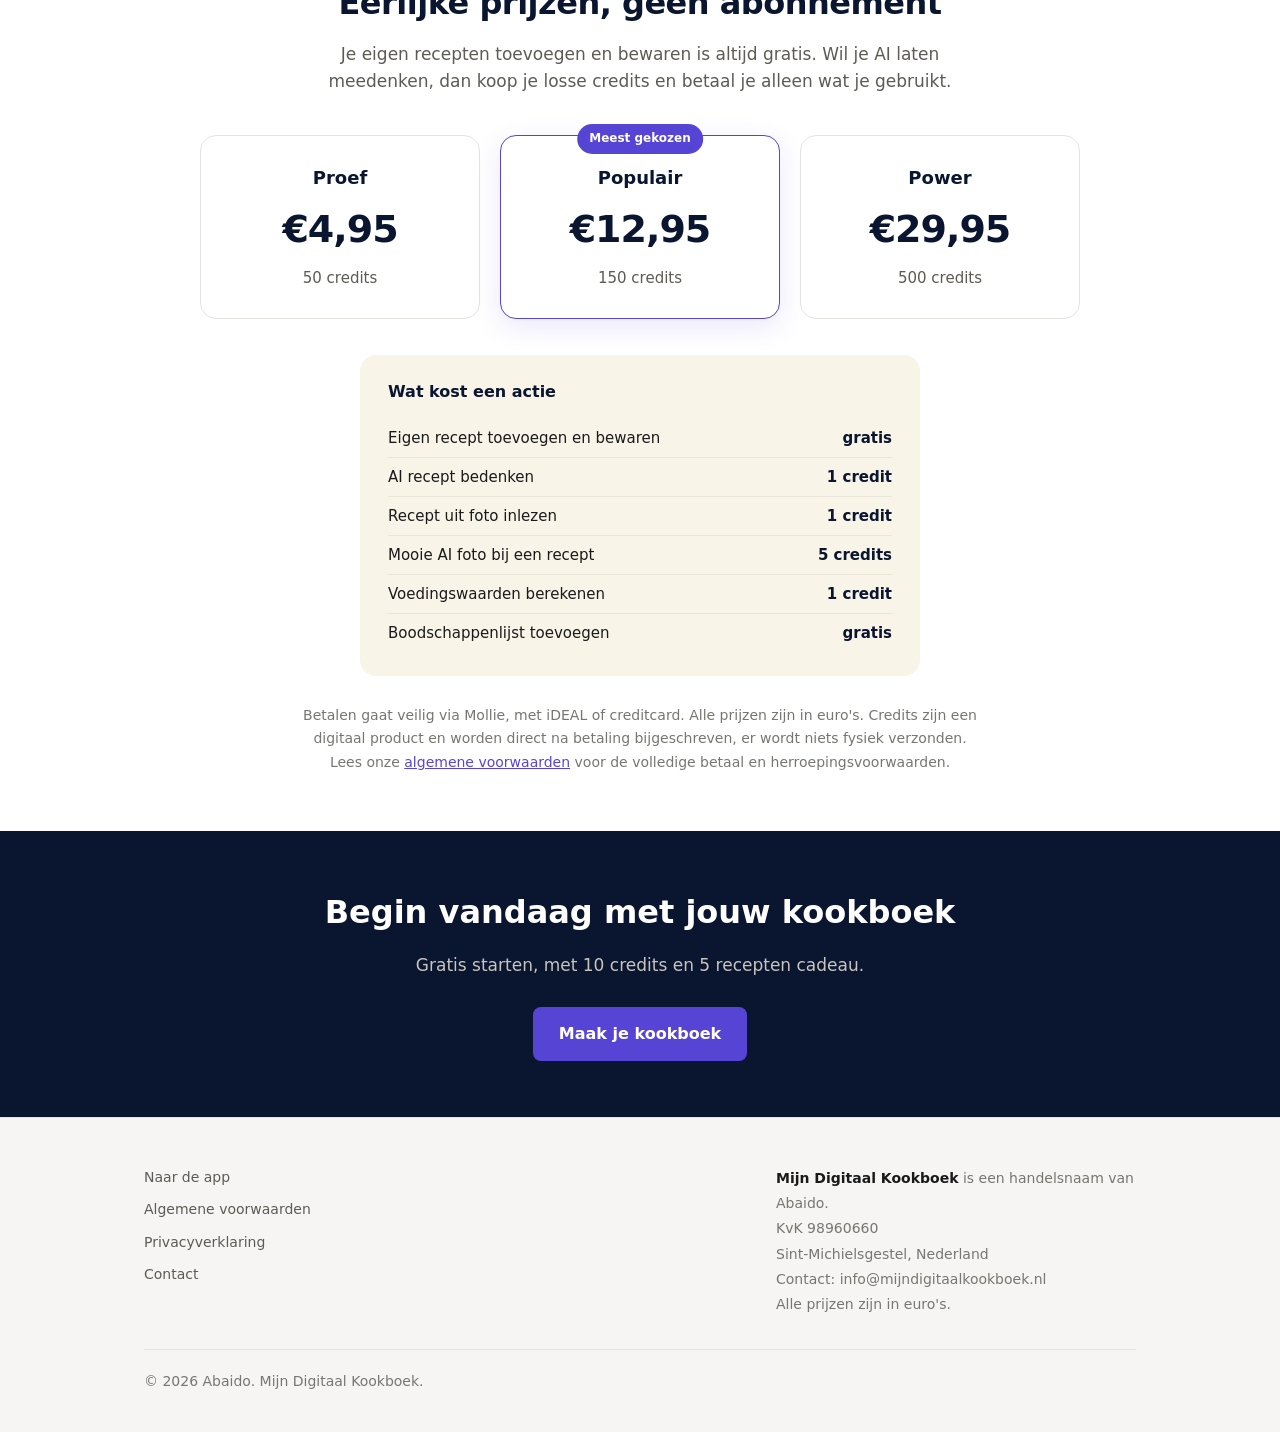
==== commit 7529be8e: "Duidelijke actie iconen op tegels: kok, vonkje, camera" ====
--- a/index.html
+++ b/index.html
@@ -141,17 +141,17 @@
       </div>
       <div class="grid3">
         <div class="card">
-          <div class="card-icon tint-cream"><img src="assets/icon-cutlery.svg" alt="" /></div>
+          <div class="card-icon tint-cream"><img src="assets/icon-cook.svg" alt="" /></div>
           <h3>Zelf invullen</h3>
           <p>Typ je eigen recept in een helder formulier, met ingredienten, stappen en een foto. Altijd gratis.</p>
         </div>
         <div class="card">
-          <div class="card-icon tint-mint"><img src="assets/icon-hat.svg" alt="" /></div>
+          <div class="card-icon tint-mint"><img src="assets/icon-sparkle.svg" alt="" /></div>
           <h3>Met AI bedenken</h3>
           <p>Vertel wat je in huis hebt of waar je zin in hebt en kies een kookstijl. Via een formulier of gewoon in een gesprek.</p>
         </div>
         <div class="card">
-          <div class="card-icon tint-lavender"><img src="assets/icon-pan.svg" alt="" /></div>
+          <div class="card-icon tint-lavender"><img src="assets/icon-camera.svg" alt="" /></div>
           <h3>Uit een foto inlezen</h3>
           <p>Maak een foto van een handgeschreven of gedrukt recept en je kookboek zet het netjes voor je om.</p>
         </div>
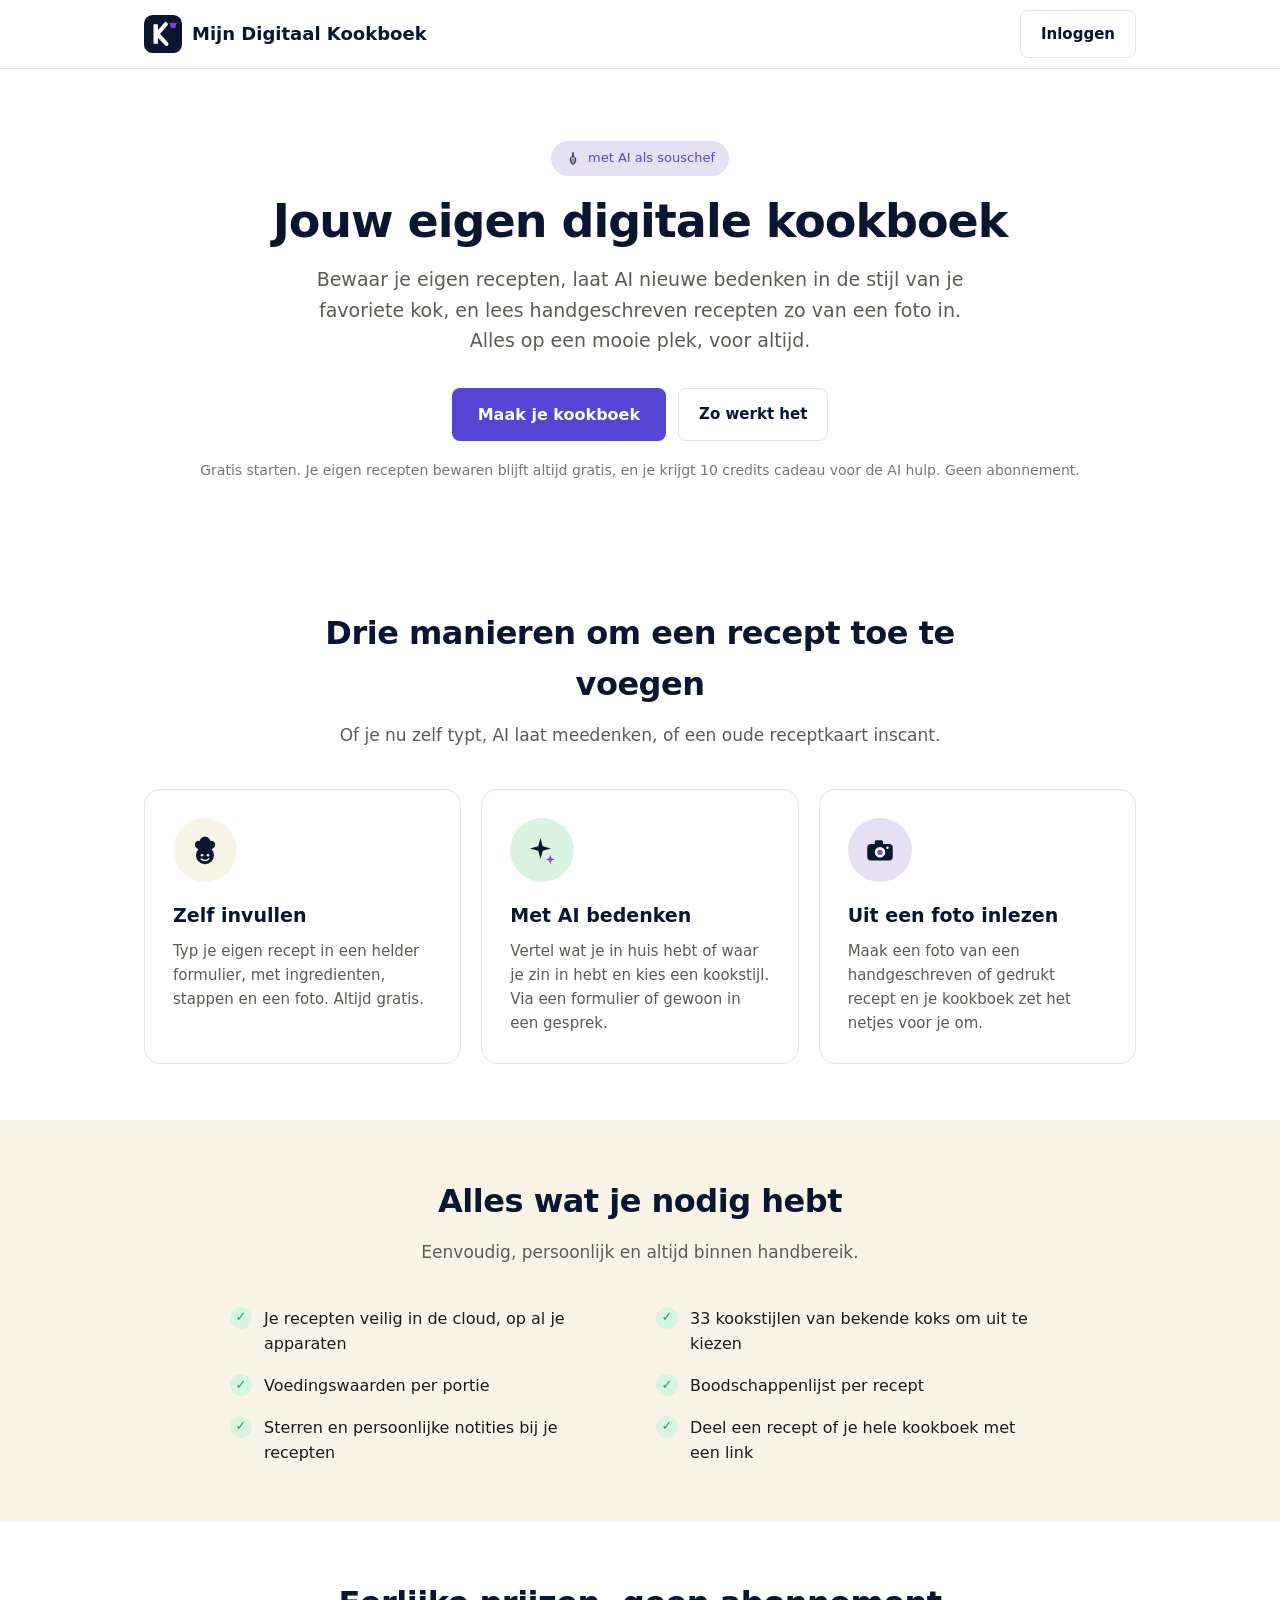
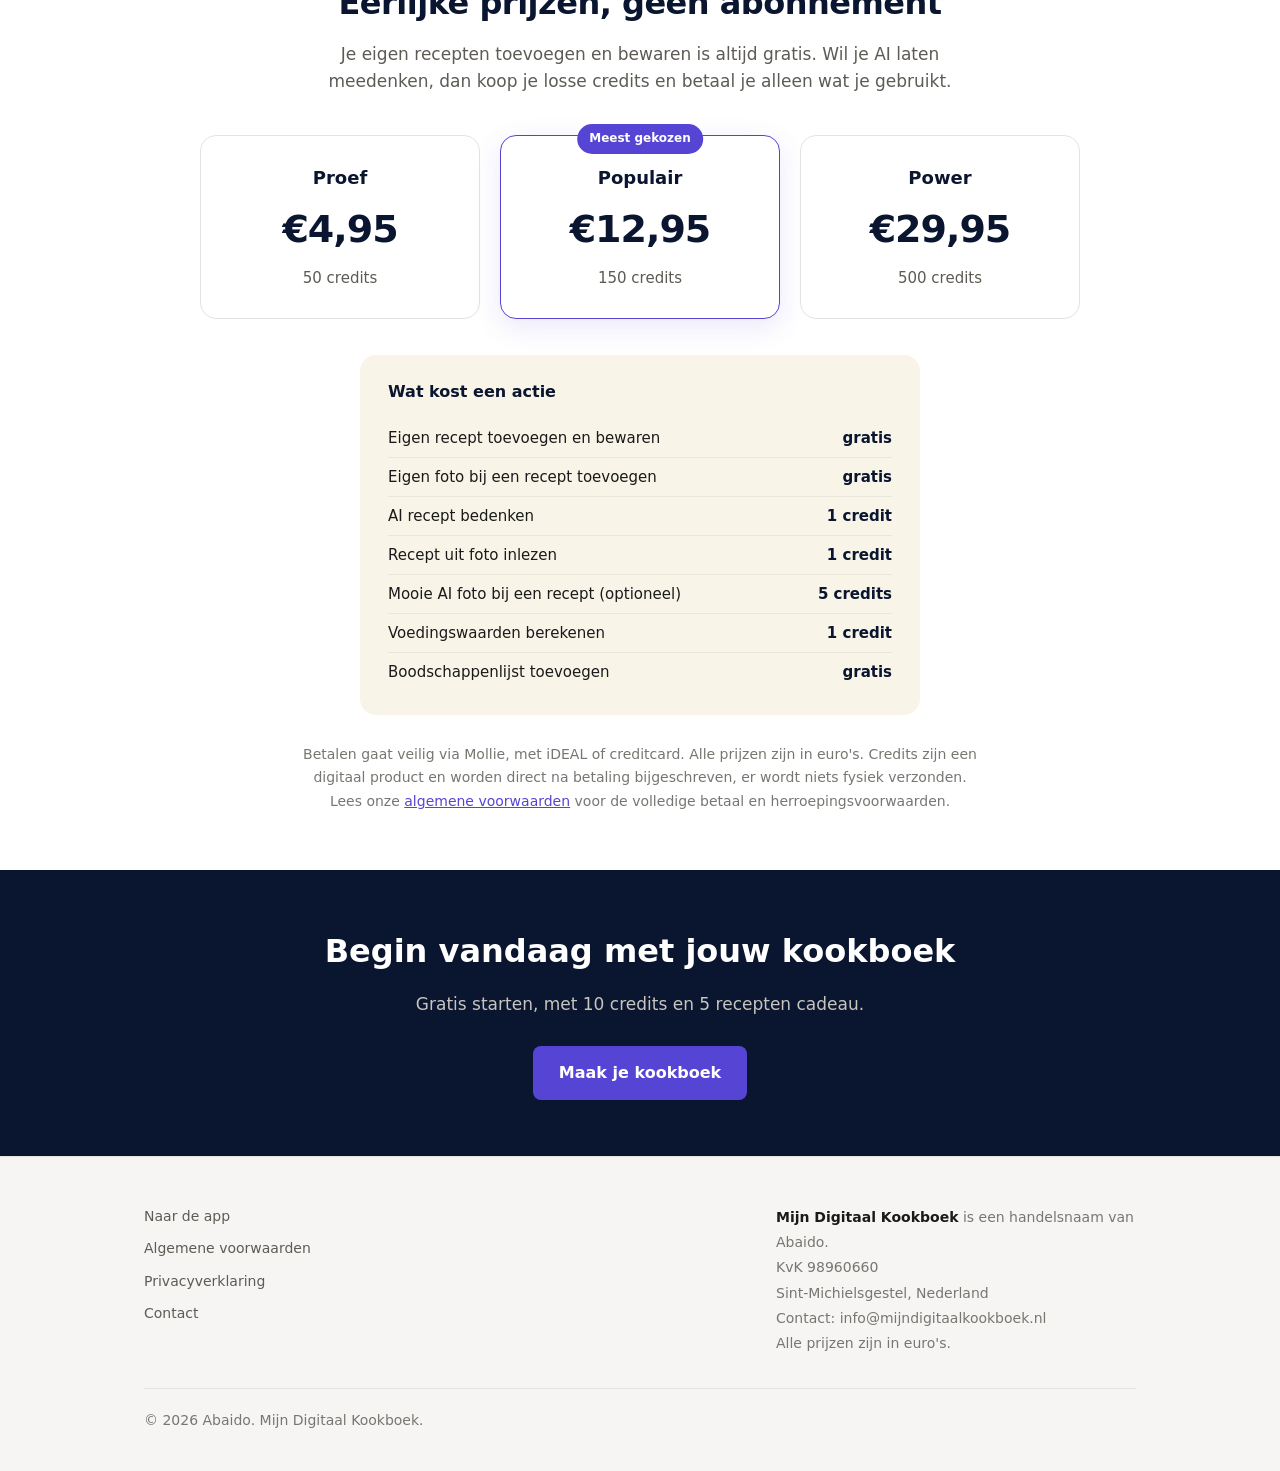
==== commit 3603e776: "Fotoherkomst label en eigen foto gratis benadrukt" ====
--- a/index.html
+++ b/index.html
@@ -204,9 +204,10 @@
       <div class="costs">
         <h4>Wat kost een actie</h4>
         <div class="row"><span>Eigen recept toevoegen en bewaren</span><span>gratis</span></div>
+        <div class="row"><span>Eigen foto bij een recept toevoegen</span><span>gratis</span></div>
         <div class="row"><span>AI recept bedenken</span><span>1 credit</span></div>
         <div class="row"><span>Recept uit foto inlezen</span><span>1 credit</span></div>
-        <div class="row"><span>Mooie AI foto bij een recept</span><span>5 credits</span></div>
+        <div class="row"><span>Mooie AI foto bij een recept (optioneel)</span><span>5 credits</span></div>
         <div class="row"><span>Voedingswaarden berekenen</span><span>1 credit</span></div>
         <div class="row"><span>Boodschappenlijst toevoegen</span><span>gratis</span></div>
       </div>
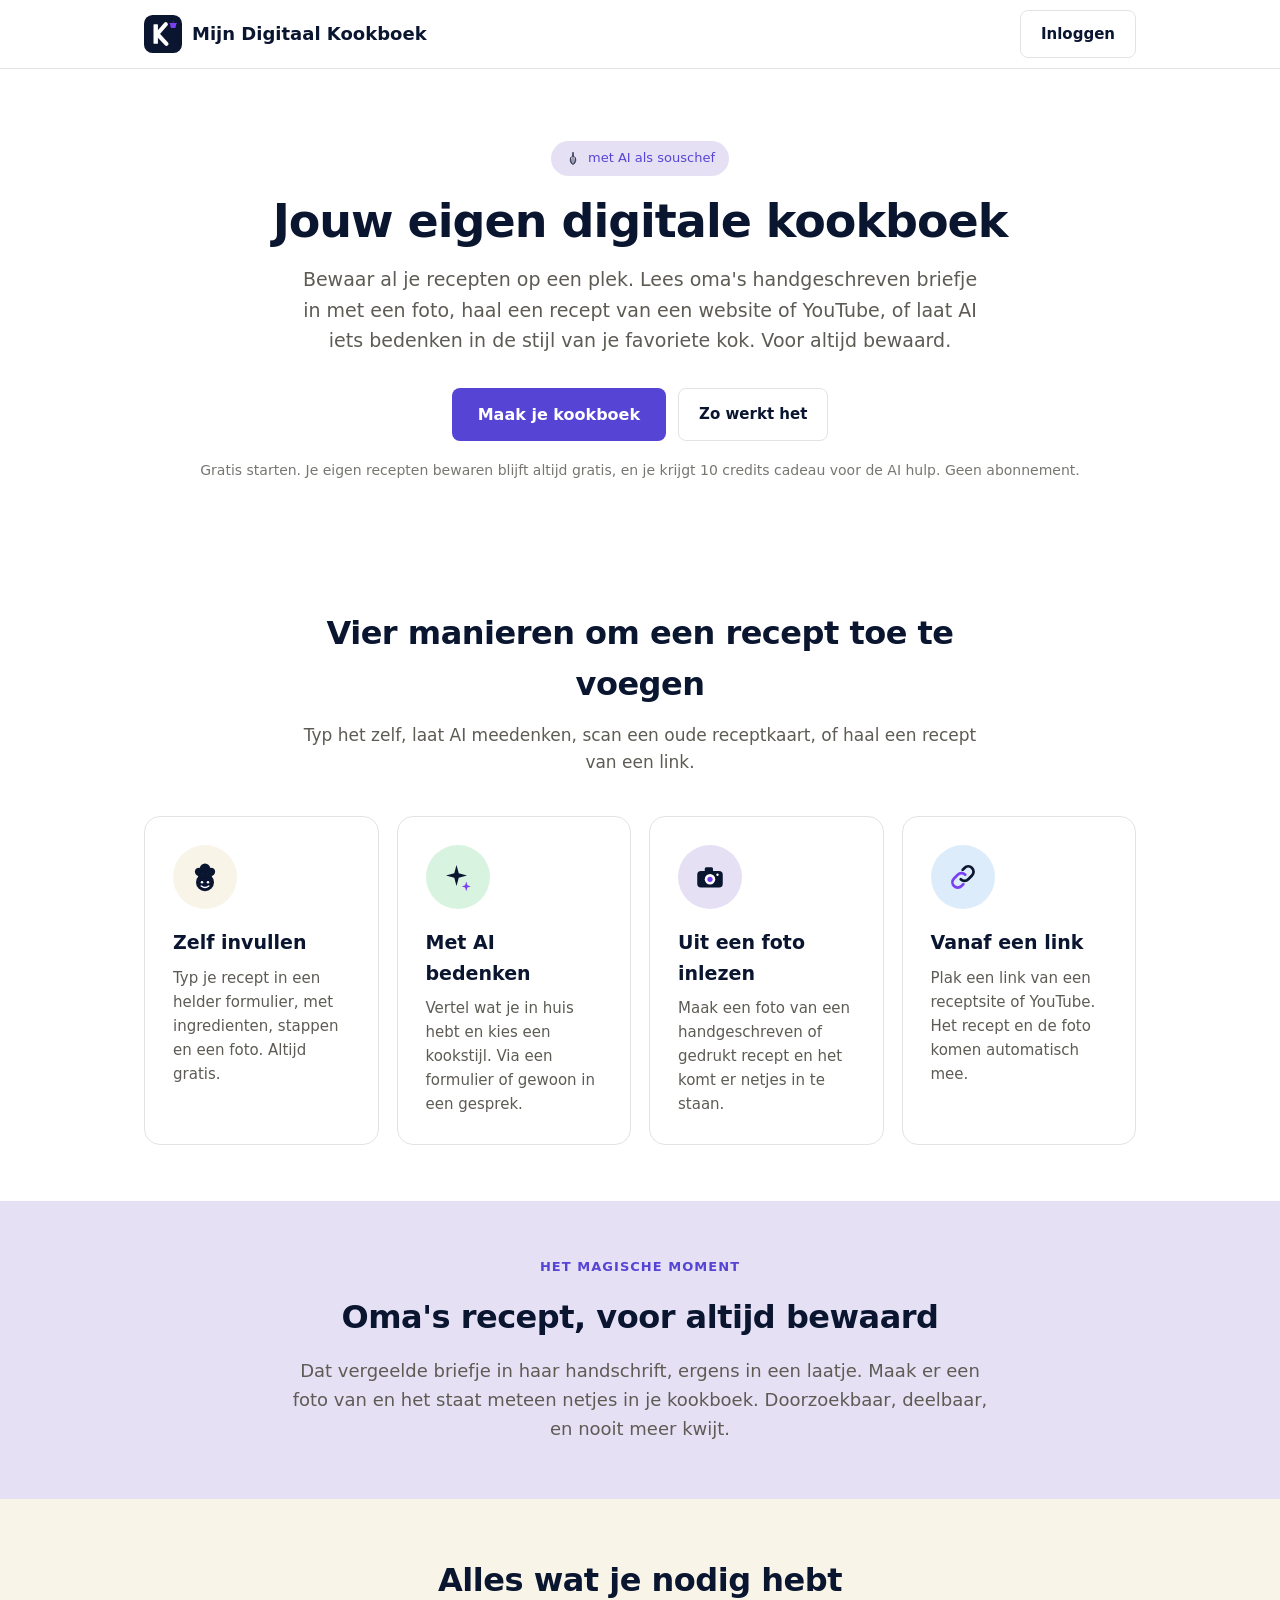
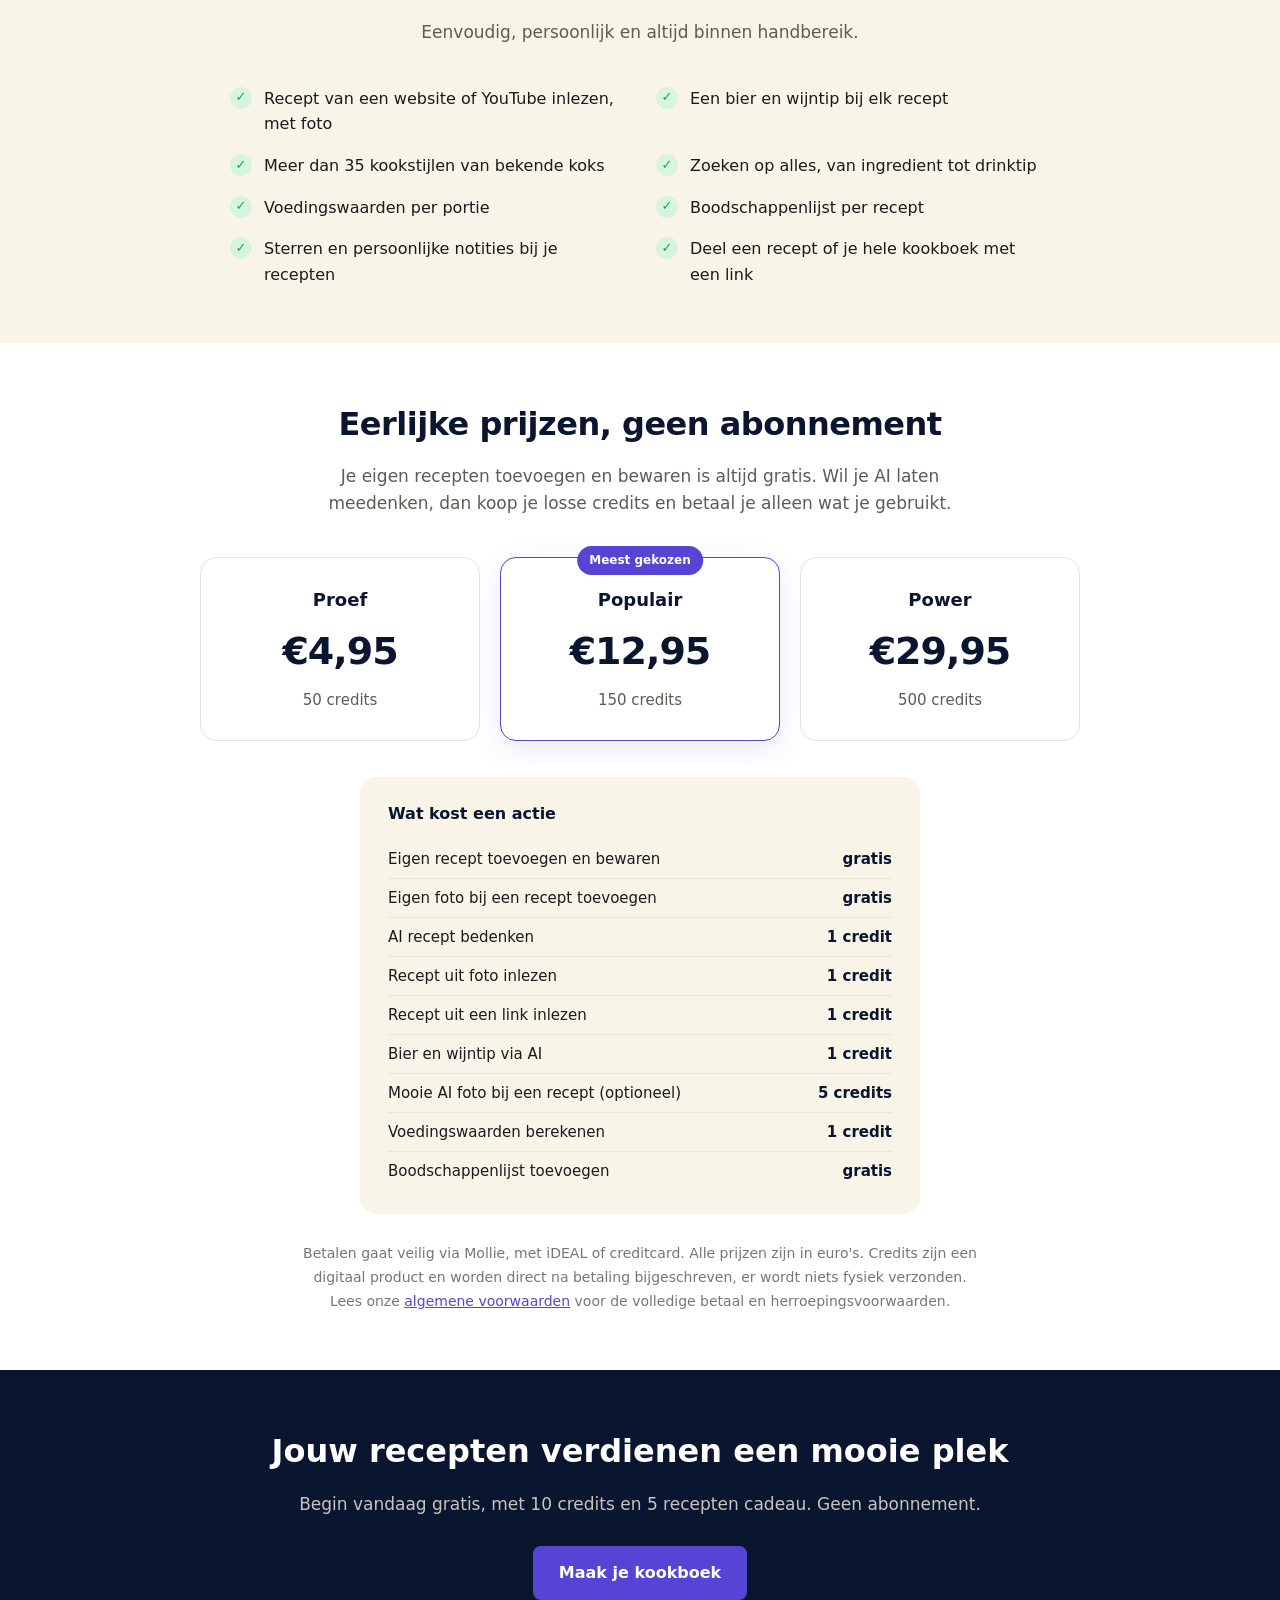
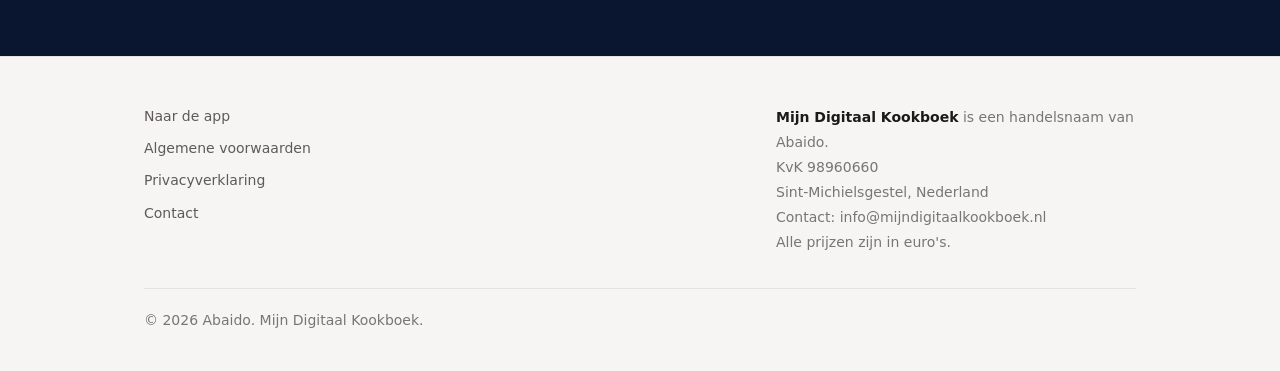
==== commit bf50acf9: "Homepage bijgewerkt: vier manieren, oma-moment, nieuwe features en credits" ====
--- a/index.html
+++ b/index.html
@@ -4,7 +4,7 @@
 <meta charset="utf-8" />
 <meta name="viewport" content="width=device-width, initial-scale=1, viewport-fit=cover" />
 <title>Mijn Digitaal Kookboek, jouw eigen kookboek met AI als souschef</title>
-<meta name="description" content="Bewaar je eigen recepten, laat AI nieuwe bedenken in de stijl van je favoriete kok, en lees handgeschreven recepten zo van een foto in. Alles op een mooie plek, voor altijd." />
+<meta name="description" content="Bewaar al je recepten op een plek. Lees oma's briefje in met een foto, haal een recept van een website of YouTube, of laat AI iets bedenken in de stijl van je favoriete kok. Gratis starten." />
 <meta name="theme-color" content="#0a1530" />
 <link rel="icon" type="image/svg+xml" href="assets/favicon.svg" />
 <link rel="icon" type="image/png" sizes="32x32" href="assets/favicon-32.png" />
@@ -98,12 +98,21 @@
   .foot-biz strong{color:var(--ink)}
   .foot-copy{margin-top:32px;padding-top:20px;border-top:1px solid var(--hairline);color:var(--steel)}
 
+  .grid4{display:grid;grid-template-columns:repeat(4,1fr);gap:18px}
+  .moment{background:var(--lavender)}
+  .moment-inner{text-align:center;max-width:720px;margin:0 auto}
+  .moment-inner .eyebrow{color:var(--primary);font-weight:600;font-size:13px;letter-spacing:.08em;text-transform:uppercase;margin:0 0 14px}
+  .moment-inner h2{font-size:32px;font-weight:700;color:var(--navy);letter-spacing:-0.5px;margin:0 0 14px}
+  .moment-inner p{font-size:18px;color:var(--slate);margin:0}
+  @media (max-width:900px){.grid4{grid-template-columns:repeat(2,1fr)}}
+  @media (max-width:520px){.grid4{grid-template-columns:1fr}}
+
   @media (max-width:780px){
     .hero{padding:48px 0 36px}
     .hero h1{font-size:34px}
     .hero p.lead{font-size:17px}
     section{padding:40px 0}
-    .section-head h2{font-size:26px}
+    .section-head h2,.moment-inner h2{font-size:26px}
     .grid3,.price-grid{grid-template-columns:1fr}
     .feature-list{grid-template-columns:1fr}
     .top .btn-ghost{padding:9px 16px}
@@ -124,7 +133,7 @@
     <div class="wrap">
       <span class="pill"><img src="assets/icon-garde.svg" alt="" /> met AI als souschef</span>
       <h1>Jouw eigen digitale kookboek</h1>
-      <p class="lead">Bewaar je eigen recepten, laat AI nieuwe bedenken in de stijl van je favoriete kok, en lees handgeschreven recepten zo van een foto in. Alles op een mooie plek, voor altijd.</p>
+      <p class="lead">Bewaar al je recepten op een plek. Lees oma's handgeschreven briefje in met een foto, haal een recept van een website of YouTube, of laat AI iets bedenken in de stijl van je favoriete kok. Voor altijd bewaard.</p>
       <div class="hero-actions">
         <a class="btn btn-primary" href="app.html">Maak je kookboek</a>
         <a class="btn btn-ghost" href="#werkt">Zo werkt het</a>
@@ -136,25 +145,40 @@
   <section id="werkt">
     <div class="wrap">
       <div class="section-head">
-        <h2>Drie manieren om een recept toe te voegen</h2>
-        <p>Of je nu zelf typt, AI laat meedenken, of een oude receptkaart inscant.</p>
-      </div>
-      <div class="grid3">
+        <h2>Vier manieren om een recept toe te voegen</h2>
+        <p>Typ het zelf, laat AI meedenken, scan een oude receptkaart, of haal een recept van een link.</p>
+      </div>
+      <div class="grid4">
         <div class="card">
           <div class="card-icon tint-cream"><img src="assets/icon-cook.svg" alt="" /></div>
           <h3>Zelf invullen</h3>
-          <p>Typ je eigen recept in een helder formulier, met ingredienten, stappen en een foto. Altijd gratis.</p>
+          <p>Typ je recept in een helder formulier, met ingredienten, stappen en een foto. Altijd gratis.</p>
         </div>
         <div class="card">
           <div class="card-icon tint-mint"><img src="assets/icon-sparkle.svg" alt="" /></div>
           <h3>Met AI bedenken</h3>
-          <p>Vertel wat je in huis hebt of waar je zin in hebt en kies een kookstijl. Via een formulier of gewoon in een gesprek.</p>
+          <p>Vertel wat je in huis hebt en kies een kookstijl. Via een formulier of gewoon in een gesprek.</p>
         </div>
         <div class="card">
           <div class="card-icon tint-lavender"><img src="assets/icon-camera.svg" alt="" /></div>
           <h3>Uit een foto inlezen</h3>
-          <p>Maak een foto van een handgeschreven of gedrukt recept en je kookboek zet het netjes voor je om.</p>
-        </div>
+          <p>Maak een foto van een handgeschreven of gedrukt recept en het komt er netjes in te staan.</p>
+        </div>
+        <div class="card">
+          <div class="card-icon tint-sky"><img src="assets/icon-link.svg" alt="" /></div>
+          <h3>Vanaf een link</h3>
+          <p>Plak een link van een receptsite of YouTube. Het recept en de foto komen automatisch mee.</p>
+        </div>
+      </div>
+    </div>
+  </section>
+
+  <section class="moment">
+    <div class="wrap">
+      <div class="moment-inner">
+        <p class="eyebrow">Het magische moment</p>
+        <h2>Oma's recept, voor altijd bewaard</h2>
+        <p>Dat vergeelde briefje in haar handschrift, ergens in een laatje. Maak er een foto van en het staat meteen netjes in je kookboek. Doorzoekbaar, deelbaar, en nooit meer kwijt.</p>
       </div>
     </div>
   </section>
@@ -166,8 +190,10 @@
         <p>Eenvoudig, persoonlijk en altijd binnen handbereik.</p>
       </div>
       <div class="feature-list">
-        <div class="feature"><span class="dot">&check;</span><span>Je recepten veilig in de cloud, op al je apparaten</span></div>
-        <div class="feature"><span class="dot">&check;</span><span>33 kookstijlen van bekende koks om uit te kiezen</span></div>
+        <div class="feature"><span class="dot">&check;</span><span>Recept van een website of YouTube inlezen, met foto</span></div>
+        <div class="feature"><span class="dot">&check;</span><span>Een bier en wijntip bij elk recept</span></div>
+        <div class="feature"><span class="dot">&check;</span><span>Meer dan 35 kookstijlen van bekende koks</span></div>
+        <div class="feature"><span class="dot">&check;</span><span>Zoeken op alles, van ingredient tot drinktip</span></div>
         <div class="feature"><span class="dot">&check;</span><span>Voedingswaarden per portie</span></div>
         <div class="feature"><span class="dot">&check;</span><span>Boodschappenlijst per recept</span></div>
         <div class="feature"><span class="dot">&check;</span><span>Sterren en persoonlijke notities bij je recepten</span></div>
@@ -207,6 +233,8 @@
         <div class="row"><span>Eigen foto bij een recept toevoegen</span><span>gratis</span></div>
         <div class="row"><span>AI recept bedenken</span><span>1 credit</span></div>
         <div class="row"><span>Recept uit foto inlezen</span><span>1 credit</span></div>
+        <div class="row"><span>Recept uit een link inlezen</span><span>1 credit</span></div>
+        <div class="row"><span>Bier en wijntip via AI</span><span>1 credit</span></div>
         <div class="row"><span>Mooie AI foto bij een recept (optioneel)</span><span>5 credits</span></div>
         <div class="row"><span>Voedingswaarden berekenen</span><span>1 credit</span></div>
         <div class="row"><span>Boodschappenlijst toevoegen</span><span>gratis</span></div>
@@ -220,8 +248,8 @@
 
   <section class="cta">
     <div class="wrap">
-      <h2>Begin vandaag met jouw kookboek</h2>
-      <p>Gratis starten, met 10 credits en 5 recepten cadeau.</p>
+      <h2>Jouw recepten verdienen een mooie plek</h2>
+      <p>Begin vandaag gratis, met 10 credits en 5 recepten cadeau. Geen abonnement.</p>
       <a class="btn btn-primary" href="app.html">Maak je kookboek</a>
     </div>
   </section>
